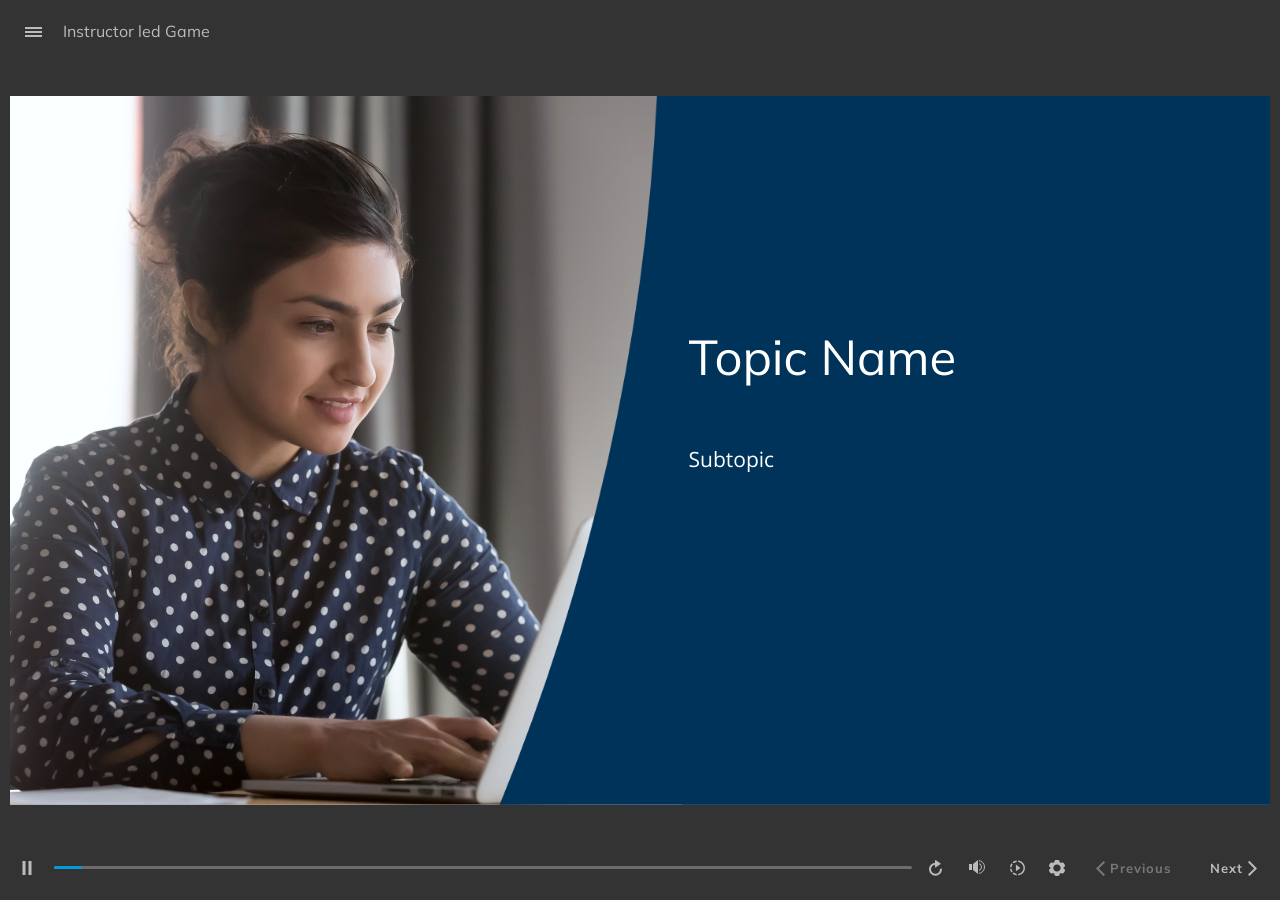
==== index.html @ ddf96082 "update" ====
﻿<!doctype html>
<html lang="en-US">
<head>
  <meta charset="utf-8">
  <!-- Created using Storyline 360 x64 - http://www.articulate.com  -->
  <!-- version: 3.129.38633.0 -->
  <title>Instructor led Game</title>
  <meta http-equiv="x-ua-compatible" content="IE=edge"/>
  <meta name="viewport" content="width=device-width,initial-scale=1,user-scalable=no,shrink-to-fit=no,minimal-ui"/>
  <meta name="apple-mobile-web-app-capable" content="yes"/>
  <style>
    html, body { height: 100%; padding: 0; margin: 0 }
    #app { height: 100%; width: 100%; }
  </style>

  <script>
    window.DS = {};
    window.globals = {
      DATA_PATH_BASE: '',
      HAS_FRAME: true,
      HAS_SLIDE: true,

      lmsPresent: false,
      tinCanPresent: false,
      cmi5Present: false,
      aoSupport: false,
      scale: 'Scaled',
      captureRc: false,
      browserSize: 'optimal',
      bgColor: '#333333',
      features: 'DropInBase,EngagePromiseUpgrade,FinalPromiseUpgrade,JsInteractions,Localization,PlayerMemoryEnhancements,SlideLevelScale,SlidePromiseUpgrade,StartupPromiseUpgrade,ViewPromiseUpgrade',
      themeName: 'unified',
      preloaderColor: '#FFFFFF',
      suppressAnalytics: false,
      productChannel: 'stable',
      publishSource: 'storyline',
      aid: 'aid|af03a5b3-ab9d-50dd-b5b3-d4b751dfa0d1',
      cid: '8cb7a4a0-2a08-4791-b924-40fcc634dd9b',
      playerVersion: '3.129.38633.0',
      publishTimestamp: '2026-11-13T01:24:22.9803634Z',
      maxIosVideoElements: 10,
      connectionSettings: { message: 'You%20are%20offline.%20Trying%20to%20reconnect...', useDarkTheme: false, mode: 'disabled' },
      hasFeature: function(feature) {
        return this.features.split(',').includes(feature);
      },
      
      parseParams: function(qs) {
        if (window.globals.parsedParams != null) {
          return window.globals.parsedParams;
        }
        qs = (qs || window.location.search.substr(1)).split('+').join(' ');
        var params = {},
            tokens,
            re = /[?&]?([^=]+)=([^&]*)/g;

        while (tokens = re.exec(qs)) {
          params[decodeURIComponent(tokens[1]).trim()] =
            decodeURIComponent(tokens[2]).trim();
        }
        window.globals.parsedParams = params;
        return params;
      }

    };

    if (window.flagsUnderTest != null) {
      window.globals.features = window.flagsUnderTest.reduce((accum, feature) => {
        if (!accum.includes(feature)) {
          accum.push(feature);
        }
        return accum;
      }, window.globals.features.split(',')).join();
    }
  </script>
  <script>
    var isIe11 = ('ActiveXObject' in window || window.MSBlobBuilder != null)
      && window.msCrypto != null && !window.ActiveXObject;
    if (isIe11) {
      window.globals.unsupportedBrowser = true;
      document.write(atob('[base64]'));
    }
  </script>

  <script>
    if (window.globals.hasFeature('Localization')) {
      
      
    }
  </script>

  
  
  <script>window.THREE = { };</script>
  
</head>
<body style="background: #333333" class="cs-HTML theme-unified">
  <!-- 360 -->
  <script>!function(){var e,i=/iPhone/i,o=/iPod/i,n=/iPad/i,t=/\biOS-universal(?:.+)Mac\b/i,r=/\bAndroid(?:.+)Mobile\b/i,a=/Android/i,d=/(?:SD4930UR|\bSilk(?:.+)Mobile\b)/i,p=/Silk/i,l=/Windows Phone/i,u=/\bWindows(?:.+)ARM\b/i,b=/BlackBerry/i,s=/BB10/i,c=/Opera Mini/i,f=/\b(CriOS|Chrome)(?:.+)Mobile/i,h=/Mobile(?:.+)Firefox\b/i,v=function(e){return void 0!==e&&"MacIntel"===e.platform&&"number"==typeof e.maxTouchPoints&&e.maxTouchPoints>1&&"undefined"==typeof MSStream};e=function(e){var m={userAgent:"",platform:"",maxTouchPoints:0};e||"undefined"==typeof navigator?"string"==typeof e?m.userAgent=e:e&&e.userAgent&&(m={userAgent:e.userAgent,platform:e.platform,maxTouchPoints:e.maxTouchPoints||0}):m={userAgent:navigator.userAgent,platform:navigator.platform,maxTouchPoints:navigator.maxTouchPoints||0};var g=m.userAgent,y=g.split("[FBAN");void 0!==y[1]&&(g=y[0]),void 0!==(y=g.split("Twitter"))[1]&&(g=y[0]);var A=function(e){return function(i){return i.test(e)}}(g),w={apple:{phone:A(i)&&!A(l),ipod:A(o),tablet:!A(i)&&(A(n)||v(m))&&!A(l),universal:A(t),device:(A(i)||A(o)||A(n)||A(t)||v(m))&&!A(l)},amazon:{phone:A(d),tablet:!A(d)&&A(p),device:A(d)||A(p)},android:{phone:!A(l)&&A(d)||!A(l)&&A(r),tablet:!A(l)&&!A(d)&&!A(r)&&(A(p)||A(a)),device:!A(l)&&(A(d)||A(p)||A(r)||A(a))||A(/\bokhttp\b/i)},windows:{phone:A(l),tablet:A(u),device:A(l)||A(u)},other:{blackberry:A(b),blackberry10:A(s),opera:A(c),firefox:A(h),chrome:A(f),device:A(b)||A(s)||A(c)||A(h)||A(f)},any:!1,phone:!1,tablet:!1};return w.any=w.apple.device||w.android.device||w.windows.device||w.other.device,w.phone=w.apple.phone||w.android.phone||w.windows.phone,w.tablet=w.apple.tablet||w.android.tablet||w.windows.tablet,w}(),"object"==typeof exports&&"undefined"!=typeof module?module.exports=e:"function"==typeof define&&define.amd?define((function(){return e})):this.isMobile=e}();
    window.isMobile.apple.tablet = window.isMobile.apple.tablet ||
      (navigator.platform === 'MacIntel' && navigator.maxTouchPoints > 1);
    window.isMobile.apple.device = window.isMobile.apple.device || window.isMobile.apple.tablet;
    window.isMobile.tablet = window.isMobile.tablet || window.isMobile.apple.tablet;
    window.isMobile.any = window.isMobile.any || window.isMobile.apple.tablet;
  </script>

  <div id="focus-sink" tabindex="-1"></div>

  <div id="preso"></div>
  <script>
    (function() {

      var classTypes = [ 'desktop', 'mobile', 'phone', 'tablet' ];

      var addDeviceClasses = function(prefix, testObj) {
        var curr, i;
        for (i = 0; i < classTypes.length; i++) {
          curr = classTypes[i];
          if (testObj[curr]) {
            document.body.classList.add(prefix + curr);
          }
        }
      };

      var params = window.globals.parseParams(),
          isDevicePreview = params.devicepreview === '1',
          isPhoneOverride = params.deviceType === 'phone' || (isDevicePreview && params.phone == '1'),
          isTabletOverride = (params.deviceType === 'tablet' || isDevicePreview) && !isPhoneOverride,
          isMobileOverride = isPhoneOverride || isTabletOverride;

      var deviceView = {
        desktop: !window.isMobile.any && !isMobileOverride,
        mobile: window.isMobile.any || isMobileOverride,
        phone: isPhoneOverride || (window.isMobile.phone && !isTabletOverride),
        tablet: isTabletOverride || window.isMobile.tablet
      };

      window.globals.deviceView = deviceView;
      window.isMobile.desktop = !window.isMobile.any;
      window.isMobile.mobile = window.isMobile.any;

      addDeviceClasses('view-', deviceView);

    })();
  </script>
  
  <script src='story_content/triggers.js' type=text/javascript></script>
<script src='story_content/user.js' type=text/javascript></script>
  <div class="slide-loader"></div>

  <script>
    var doc = document, loader = doc.body.querySelector('.slide-loader'); [ 1, 2, 3 ].forEach(function(n) { var d = doc.createElement('div'); d.style.backgroundColor = window.globals.preloaderColor; d.classList.add('mobile-loader-dot'); d.classList.add('dot' + n); loader.appendChild(d); });
  </script>

  <div class="mobile-load-title-overlay" style="display: none">
    <div class="mobile-load-title">Instructor led Game</div>
  </div>

  <div class="mobile-chrome-warning"></div>

  
<style>
  .warn-connection-dialog {
    display: none;
    background: transparent;
    pointer-events: all;
    position: fixed;
    left: 0;
    top: 0;
    width: 100%;
    height: 100%;
    z-index: 999;
  }

  .warn-connection-content {
    pointer-events: all;
    border-radius: 4px;
    background: white;
    border: 1px solid #E7E7E7;
    color: #333333;
    box-shadow: 0 2px 4px rgba(0, 0, 0, 0.25);
    transition: all 150ms ease-out;
    position: absolute;
    white-space: nowrap;
  }

  .view-phone.is-landscape .warn-connection-content {
    left: 23px;
    bottom: 23px;
  }

  .view-tablet.is-landscape .warn-connection-content {
    left: 50%;
    top: 20px;
    transform: translateX(-50%);
  }

  .view-mobile.is-portrait .warn-connection-content {
    transform: translate(-50%, calc(-100% - 15px));
  }

  .warn-connection-content p {
    display: inline-block;
    margin: 0 8px 0 0;
    line-height: 33px;
    font-size: 11px;
  }

  .warn-connection-content svg {
    position: relative;
    vertical-align: middle;
    margin: 0 2px 2px 8px;
  }

  .view-desktop .warn-connection-content {
    left: 1.5em;
    bottom: 1.5em;
  }

  .view-desktop .warn-connection-content p {
    font-size: 1.1em;
  }

  .is-offline .warn-connection-dialog {
    display: block;
  }

  .is-offline .cs-panel * {
    pointer-events: none !important;
  }

  .is-offline .cs-panel {
    pointer-events: all !important;
  }

  .is-offline #nav-controls * {
    pointer-events: none !important;
  }

  .is-offline #nav-controls {
    pointer-events: all !important;
  }
</style>

<div class="warn-connection-dialog" role="alertdialog" aria-modal="true" tabindex="0" aria-labelledby="warn-connection-message">
  <div class="warn-connection-content">
    <svg width="17" height="15" viewBox="0 0 17 15" xmlns="http://www.w3.org/2000/svg">
      <path fill="#8F0000" stroke="white" d="M16.07,12.98 L15.88,12.23 L9.51,1.21 C8.97,0.26,7.6,0.26,7.06,1.21 L0.69,12.23 C0.15,13.16,0.81,14.36,1.91,14.36 H14.65 C15.47,14.36,16.05,13.7,16.07,12.98 Z"/>
      <path fill="white" stroke="white" d="M8.58,5.5 C8.35,5.28,8.5,5.35,8.21,5.32 C8.09,5.35,7.97,5.49,7.96,5.67 C7.97,5.79,7.98,5.92,7.98,6.04 L7.98,6.04 C7.99,6.17,8,6.31,8.01,6.43 L8.01,6.44 C8.03,6.92,8.06,7.41,8.09,7.9 L8.09,7.9 C8.12,8.39,8.14,8.88,8.17,9.37 C8.17,9.39,8.18,9.42,8.2,9.44 C8.23,9.46,8.25,9.47,8.28,9.47 C8.31,9.47,8.34,9.46,8.35,9.44 C8.37,9.43,8.38,9.4,8.39,9.35 L8.39,9.34 C8.39,9.24,8.4,9.15,8.4,9.05 L8.4,9.05 C8.41,8.96,8.41,8.86,8.42,8.75 C8.43,8.44,8.45,8.12,8.47,7.81 L8.47,7.81 C8.49,7.49,8.51,7.18,8.53,6.87 C8.55,6.46,8.56,6.05,8.59,5.64 L8.6,5.62 C8.6,5.57,8.59,5.53,8.58,5.5 L8.21,5.32 Z"/>
      <circle fill="white" stroke="white" cx="8.3" cy="11.35" r="0.3"/>
    </svg>
    <p id="warn-connection-message">You are offline. Trying to reconnect...</p>
  </div>
</div>

<script>
  (function() {
    window.DS.connection = {
      warningShown: false,
      assets: {},
      loadingAssetGroup: false,
      retryDelay: 500
    };

    var connectionSettings = window.globals.connectionSettings || {};

    var useConnectionMessages = window.AbortController != null &&
      window.location.protocol != 'file:' &&
      connectionSettings.mode === 'normal';

    window.DS.connection.useConnectionMessages = useConnectionMessages;

    var assetCount = 0;
    var checkLoadedId;


    if (useConnectionMessages && connectionSettings != null) {
      var contentEl = document.querySelector('.warn-connection-content');
      var messageEl = contentEl.querySelector('p');

      if (connectionSettings.useDarkTheme) {
        contentEl.style.borderColor = '#BABBBA';
        contentEl.style.backgroundColor = '#282828';
        contentEl.style.color = '#FFFFFF';
      }

      if (connectionSettings.message != null) {
        messageEl.textContent = window.decodeURIComponent(connectionSettings.message);
      }
    }

    function checkAssetsReady() {
      for (var i in DS.connection.assets) {
        if (!DS.connection.assets[i].success) {
          return false;
        }
      }
      return true;
    }

    function stopAssetGroup() {
      if (!useConnectionMessages) { return; }

      assetCount = 0;

      DS.connection.oldAssetGroup = DS.connection.assets;
      DS.connection.assets = {};
      DS.connection.loadingAssetGroup = false;
      clearInterval(checkLoadedId);
    }

    function startAssetGroup() {
      if (!useConnectionMessages) { return; }
      var ticks = 0;
      clearInterval(checkLoadedId);
      checkLoadedId = setInterval(function() {
        var loaded = 0;
        if (assetCount === 0 && loaded === 0) {
          clearInterval(checkLoadedId);
          return;
        }

        for (var i in DS.connection.assets) {
          if (DS.connection.assets[i].success) {
            loaded++;
          }
        }

        if (assetCount === loaded && checkAssetsReady()) {
          for (var i in DS.connection.assets) {
            if (DS.connection.assets[i].action) {
              DS.connection.assets[i].action();
            }
          }
          hideWarning();
          stopAssetGroup();
        }
      }, 100)
    }

    function requiredAsset(url, action, retry, type) {
      if (!useConnectionMessages) { return; }
      if (DS.connection.assets[url]) { return; }

      DS.connection.assets[url] = {
        success: false, action: action, retry: retry, type: type
      };
      assetCount = Object.keys(DS.connection.assets).length;
      if (!DS.connection.loadingAssetGroup) {
        startAssetGroup();
      }
      DS.connection.loadingAssetGroup = true;
    }

    function assetLoaded(url) {
      if (!useConnectionMessages) { return; }
      if (DS.connection.assets[url]) {
        DS.connection.assets[url].success = true;
      }
    }

    function assetFailed(url) {
      if (!useConnectionMessages) { return; }
      if (!DS.connection.assets[url]) {
        if (/\.js$/.test(url) && url.indexOf('transcripts') === -1) {
          setTimeout(function() {
            if (DS.connection.lastSlideLoaded != null) {
              DS.connection.lastSlideLoaded();
            }
          }, DS.connection.retryDelay);
        }
        return;
      }
      if (!DS.connection.warningShown) { showWarning(); }
      if (DS.connection.assets[url].retry) {
        setTimeout(function() {
          if (!DS.connection.assets[url].success) {
            DS.connection.assets[url].retry()
          }
        }, DS.connection.retryDelay);
      }
    }

    function hideWarning() {
      document.body.classList.remove('is-offline');
      DS.connection.warningShown = false;
      enableKeys();
    }
    DS.connection.hideWarning = hideWarning

    function showWarning(btn) {
      document.body.classList.add('is-offline')
      DS.connection.warningShown = true;
      updateWarningPosition();
      disableKeys();
    }

    function updateWarningPosition() {
      if (!DS.connection.warningShown) {
        return;
      }

      var isPortrait = document.body.classList.contains('is-portrait');
      var isMobile = document.body.classList.contains('view-mobile');
      var warningEl = document.querySelector('.warn-connection-content');

      if (isPortrait && isMobile) {
        var slide = document.querySelector('.primary-slide');
        var slideRect = slide != null
          ? slide.getBoundingClientRect()
          : { top: window.innerHeight, left: 0, width: window.innerWidth };

        warningEl.style.top = `${slideRect.top}px`
        warningEl.style.left = `${slideRect.left + slideRect.width / 2}px`
      } else {
        warningEl.style.top = null;
        warningEl.style.left = null;
      }

      window.requestAnimationFrame(updateWarningPosition);
    }

    function onDisableKeyDown(e) {
      e.preventDefault();
      e.stopImmediatePropagation();
    }

    function onDisableKeyUp(e) {
      e.preventDefault();
      e.stopImmediatePropagation();
    }

    var accStyle = document.createElement('style');
    var warnDialogEl = document.querySelector('.warn-connection-dialog');

    function disableKeys() {
      if (DS.views && DS.views.nsStack && DS.views.nsStack.length === 1) {
        DS.views.nsStack[0].tabReachable = false
        DS.views.nsStack[0].updateTabIndex(true);
      }

      accStyle.innerHTML = '.acc-shadow-dom { display: none; }';
      document.body.appendChild(accStyle);

      warnDialogEl.parentNode.append(warnDialogEl);
      warnDialogEl.focus();
    }

    function enableKeys() {
      accStyle.remove();
      if (DS.views && DS.views.nsStack && DS.views.nsStack.length === 1 && DS.views.nsStack[0].name === '_frame') {
        DS.views.nsStack[0].tabReachable = true;
        DS.views.nsStack[0].updateTabIndex();
      }
    }

    // these will all be noops if the feature flag isn't set in
    // the data and `window.globals.features`
    DS.connection.requiredAsset = requiredAsset;
    DS.connection.assetLoaded = assetLoaded;
    DS.connection.assetFailed = assetFailed;
    DS.connection.stopAssetGroup = stopAssetGroup;
    DS.connection.startAssetGroup = startAssetGroup;
  })();
</script>


  <script>
    
    if (window.autoSpider && window.vInterfaceObject) {
      document.querySelector('.mobile-load-title-overlay').style.display = 'none';
    }
  </script>

  

  <link rel="stylesheet" href="html5/data/css/output.min.css" data-noprefix/>
</body>
<script src="html5/lib/scripts/bootstrapper.min.js"></script>
</html>
---- html5/data/css/output.min.css ----
@font-face {
  font-family: 'MulishBold Charset1Bold4F23716F';
  src: url('[data-uri]');
  font-style: normal;
  font-weight: bold;
}
@font-face {
  font-family: 'Mulish Charset1_ 6ObS2MBFE52901';
  src: url('[data-uri]');
  font-style: normal;
  font-weight: normal;
}
@font-face {
  font-family: 'Open Sans Charset1_ 6npEBE07BD9';
  src: url('[data-uri]');
  font-style: normal;
  font-weight: normal;
}
@font-face {
  font-family: 'Arial Charset1_ 5iKBftPDE433428';
  src: url('[data-uri]');
  font-style: normal;
  font-weight: normal;
}
@font-face {
  font-family: 'ArialBold Charset1_Bold97D079AE';
  src: url('[data-uri]');
  font-style: normal;
  font-weight: bold;
}
@font-face {
  font-family: 'Mulish Charset0_v5lJQGGC1A74B2D';
  src: url('[data-uri]');
  font-style: normal;
  font-weight: normal;
}
@font-face {
  font-family: 'Open Sans Charset0_v9TY33EDE6F2';
  src: url('[data-uri]');
  font-style: normal;
  font-weight: normal;
}
@font-face {
  font-family: 'Arial Charset0_v8wz5YMo9EE9FF07';
  src: url('[data-uri]');
  font-style: normal;
  font-weight: normal;
}
@font-face {
  font-family: 'Symbol Charset0_v5lJRVOBDCB5E16';
  src: url('[data-uri]');
  font-style: normal;
  font-weight: normal;
}
.cs-HTML {
  background: rgba(51, 51, 51, 1);
}
.cs-pxabnsnfns11111000111 .cs-infopanel  {
  box-shadow: 0 1px 0 rgba(0, 0, 0, 0);
  background: rgba(255, 255, 255, 1);
}
.cs-pxabnsnfns11111000111 .cs-infopanel .cs-link {
  color: rgba(186, 187, 186, 1);
}
.cs-pxabnsnfns11111000111 .cs-infopanel .cs-link:hover {
  color: rgba(255, 255, 255, 1);
}
.cs-pxabnsnfns11111000111 .cs-infopanel .cs-name {
  color: rgba(68, 68, 68, 1);
}
.cs-pxabnsnfns11111000111 .cs-infopanel .cs-title {
  color: rgba(153, 153, 153, 1);
}
.cs-pxabnsnfns11111000111 .cs-infopanelpopup  {
  box-shadow: 0 1px 0 rgba(0, 0, 0, 0);
  background: rgba(0, 0, 0, 0);
}
.cs-pxabnsnfns11111000111 .cs-infopanelpopup .cs-link {
  color: rgba(255, 0, 0, 1);
}
.cs-pxabnsnfns11111000111 .cs-infopanelpopup .cs-link:hover {
  color: rgba(255, 255, 255, 1);
}
.cs-pxabnsnfns11111000111 .cs-infopanelpopup .cs-name {
  color: rgba(255, 255, 255, 1);
}
.cs-pxabnsnfns11111000111 .cs-infopanelpopup .cs-bio {
  color: rgba(186, 187, 186, 1);
}
.cs-pxabnsnfns11111000111 .cs-timer  {
  color: rgba(186, 187, 186, 1);
}
.cs-pxabnsnfns11111000111 .cs-duration stop:first-child {
  stop-color: rgba(60, 60, 60, 1);
}
.cs-pxabnsnfns11111000111 .cs-duration stop:last-child {
  stop-color: rgba(60, 60, 60, 1);
}
.cs-pxabnsnfns11111000111 .cs-elapsed stop:first-child {
  stop-color: rgba(254, 227, 71, 1);
}
.cs-pxabnsnfns11111000111 .cs-elapsed stop:last-child {
  stop-color: rgba(254, 227, 71, 1);
}
.cs-pxabnsnfns11111000111 .cs-timer .cs-pie .cs-innerstroke {
  stroke: rgba(199, 199, 199, 1);
}
.cs-pxabnsnfns11111000111 .cs-timer .cs-pie .cs-innerborder {
  stroke: rgba(255, 255, 255, 1);
}
.cs-pxabnsnfns11111000111 .cs-window  {
  box-shadow: 0 8px 5px rgba(0, 0, 0, 0.2);
  border-color: rgba(49, 99, 0, 0);
  background: rgba(44, 44, 44, 1);
  color: rgba(248, 248, 248, 1);
}
.cs-pxabnsnfns11111000111 .cs-window .cs-diva {
  border-color: rgba(78, 78, 78, 1);
}
.cs-pxabnsnfns11111000111 .cs-window .cs-divb {
  border-color: rgba(78, 78, 78, 0);
}
.cs-pxabnsnfns11111000111 .cs-editor .cs-editor-slide {
  color: rgba(226, 226, 226, 1);
}
.cs-pxabnsnfns11111000111 .cs-editor .cs-editor-html {
  color: rgba(186, 187, 186, 1);
}
.cs-pxabnsnfns11111000111 .cs-editor .cs-editor-button {
  text-shadow: 0 1px 0 rgba(0, 0, 0, 0);
  color: rgba(255, 255, 255, 1);
  border-color: rgba(211, 211, 211, 1);
  background: rgba(34, 34, 34, 1);
}
.cs-pxabnsnfns11111000111 .cs-editor .cs-editor-button:hover {
  background: rgba(68, 68, 68, 1);
}
.cs-pxabnsnfns11111000111 .cs-editor .cs-editor-button:active {
  background: rgba(68, 68, 68, 1);
}
.cs-pxabnsnfns11111000111 .cs-listitem  {
  color: rgba(186, 187, 186, 1);
  border-color: none;
  border: 1px solid transparent;
}
.cs-pxabnsnfns11111000111 .cs-listitem:hover {
  background: rgba(255, 255, 255, 0.06);
  border-color: rgba(108, 108, 108, 1) !important;
  border-width: 1px;
  border-radius: 2px;
  border-style: solid;
  box-sizing: border-box;
}
.cs-pxabnsnfns11111000111 .cs-listitem.hover {
  background: rgba(255, 255, 255, 0.06);
  border-color: rgba(108, 108, 108, 1) !important;
  border-width: 1px;
  border-radius: 2px;
  border-style: solid;
  box-sizing: border-box;
}
.cs-pxabnsnfns11111000111 .cs-glossary  {
  color: rgba(186, 187, 186, 1);
}
.cs-pxabnsnfns11111000111 .cs-glossary .cs-scrolling-panel {
  background: rgba(0, 0, 0, 0);
}
.cs-pxabnsnfns11111000111 .cs-glossary .cs-term.cs-selected .cs-choice-list-trigger {
  color: rgba(255, 255, 255, 1);
  background: rgba(255, 255, 255, 1);
}
.cs-pxabnsnfns11111000111 .cs-glossary .cs-term.cs-selected .cs-choice-list-trigger:focus {
  color: rgba(255, 255, 255, 1);
  background: rgba(255, 255, 255, 1);
}
.cs-pxabnsnfns11111000111 .cs-glossary .cs-term:hover .cs-choice-list-trigger {
  background: rgba(186, 187, 186, 1);
}
.cs-pxabnsnfns11111000111 .cs-glossary .cs-term.hover .cs-choice-list-trigger {
  background: rgba(186, 187, 186, 1);
}
.cs-pxabnsnfns11111000111 .cs-glossary .cs-term .cs-choice-list-trigger:focus {
  background: rgba(186, 187, 186, 1);
}
.cs-pxabnsnfns11111000111 .cs-glossary .cs-diva {
  border-color: rgba(0, 0, 0, 0);
}
.cs-pxabnsnfns11111000111 .cs-glossary .cs-divb {
  border-color: rgba(0, 0, 0, 0);
}
.cs-pxabnsnfns11111000111 .cs-glossary .cs-divc {
  border-color: rgba(0, 0, 0, 0);
}
.cs-pxabnsnfns11111000111 .cs-glossary .cs-heading {
  color: rgba(248, 248, 248, 1);
  font-weight: 700;
}
.note-content p span {
  color: rgba(186, 187, 186, 1);
  line-height: 1.4em;
  font-size: 103.769%;
}
.cs-pxabnsnfns11111000111 .cs-resource .cs-separator {
  border-color: rgba(0, 0, 0, 0);
}
.cs-pxabnsnfns11111000111 .cs-outline  {
  color: rgba(45, 45, 45, 1);
}
.cs-pxabnsnfns11111000111 .cs-outline .cs-diva {
  border-color: rgba(0, 0, 0, 0);
}
.cs-pxabnsnfns11111000111 .cs-outline .cs-divb {
  border-color: rgba(0, 0, 0, 0);
}
.cs-pxabnsnfns11111000111 .cs-outline .cs-divc {
  border-color: rgba(0, 0, 0, 0);
}
.cs-pxabnsnfns11111000111 .cs-outline .cs-search-filter:hover {
  color: rgba(0, 0, 0, 0);
}
.cs-pxabnsnfns11111000111 .cs-outline .cs-search-filter.hover {
  color: rgba(0, 0, 0, 0);
}
.cs-pxabnsnfns11111000111 .cs-transcript  {
  color: rgba(255, 255, 255, 1);
}
.cs-pxabnsnfns11111000111 .cs-transcript .cs-div {
  border-color: rgba(0, 0, 0, 0);
}
.cs-pxabnsnfns11111000111 .cs-tabs:not(.topmenu-item) {
  color: rgba(248, 248, 248, 1);
}
.cs-pxabnsnfns11111000111 .cs-tabs .cs-inner-button:not(.topmenu-item) {
  text-shadow: 0 1px 0 rgba(0, 0, 0, 0);
}
.cs-pxabnsnfns11111000111 .cs-tabs:hover:not(.topmenu-item) {
  color: rgba(248, 248, 248, 1);
}
.cs-pxabnsnfns11111000111 .cs-tabs.cs-selected {
  background: rgba(0, 0, 0, 0);
  color: rgba(248, 248, 248, 1);
}
.cs-pxabnsnfns11111000111 .cs-seekcontrol  {
  background: rgba(0, 0, 0, 0);
  border-color: rgba(0, 0, 0, 0);
}
.cs-pxabnsnfns11111000111 .cs-seekcontrol .cs-button:hover .cs-icon {
  fill: rgba(255, 255, 255, 1);
}
.cs-pxabnsnfns11111000111 .cs-seekcontrol .cs-button.hover .cs-icon {
  fill: rgba(255, 255, 255, 1);
}
.cs-pxabnsnfns11111000111 .cs-seekcontrol .cs-button .cs-icon-shadow {
  fill: rgba(0, 0, 0, 0);
}
.cs-pxabnsnfns11111000111 .cs-seekcontrol .cs-button .cs-icon {
  fill: rgba(180, 180, 180, 1);
}
.cs-pxabnsnfns11111000111 .cs-seekcontrol .cs-seek .cs-fill {
  background: rgba(255, 255, 255, 0.6);
}
.cs-pxabnsnfns11111000111 .cs-seekcontrol .cs-seek {
  background: rgba(108, 108, 108, 1);
  border-color: rgba(0, 0, 0, 0);
}
.cs-pxabnsnfns11111000111 .cs-searchinput .cs-input {
  color: rgba(186, 187, 186, 1);
  border-color: rgba(0, 0, 0, 0);
  background: rgba(255, 255, 255, 0.06);
}
.cs-pxabnsnfns11111000111 .cs-searchinput .cs-input:focus {
  color: rgba(248, 248, 248, 1);
  background: rgba(41, 41, 41, 1);
}
.cs-pxabnsnfns11111000111 .cs-searchinput .cs-input:hover {
  box-shadow: inset 0 0 1px 0 rgba(69, 126, 19, 0);
}
.cs-pxabnsnfns11111000111 .cs-searchinput .cs-input.hover {
  box-shadow: inset 0 0 1px 0 rgba(69, 126, 19, 0);
}
.cs-pxabnsnfns11111000111 .cs-searchinput .cs-button .cs-icon {
  fill: rgba(186, 187, 186, 1);
}
.cs-pxabnsnfns11111000111 .cs-searchinput .cs-button:hover {
  fill: rgba(63, 133, 0, 1);
}
.cs-pxabnsnfns11111000111 .cs-searchinput .cs-button.hover {
  fill: rgba(63, 133, 0, 1);
}
.cs-pxabnsnfns11111000111 .cs-menu  {
  box-shadow: 0 1px 0 rgba(0, 0, 0, 0);
  background: rgba(44, 44, 44, 1);
}
.cs-pxabnsnfns11111000111 .cs-topmenu-item.active .cs-tab {
  background: rgba(44, 44, 44, 1);
}
.cs-pxabnsnfns11111000111 .cs-logo  {
  box-shadow: 0 1px 0 rgba(37, 75, 0, 1);
  background: rgba(255, 255, 255, 0);
}
.cs-pxabnsnfns11111000111 .cs-checkbox  {
  color: rgba(255, 255, 255, 1);
}
.cs-pxabnsnfns11111000111 .cs-checkbox:hover {
  border-color: rgba(175, 221, 130, 1);
}
.cs-pxabnsnfns11111000111 .cs-checkbox.hover {
  border-color: rgba(175, 221, 130, 1);
}
.cs-pxabnsnfns11111000111 .cs-checkbox .cs-box {
  color: rgba(255, 255, 255, 1);
  border-color: rgba(42, 83, 0, 1);
}
.cs-pxabnsnfns11111000111 .cs-checkbox .cs-box:checked::after {
  color: rgba(43, 196, 0, 1);
}
.cs-pxabnsnfns11111000111 .cs-button  {
  text-shadow: 0 1px 0 rgba(0, 0, 0, 0);
  color: rgba(186, 187, 186, 1);
  border-color: rgba(0, 0, 0, 0);
  background: rgba(0, 0, 0, 0);
  box-shadow: 0 1px 0 rgba(0, 0, 0, 0);
}
.cs-pxabnsnfns11111000111 .cs-button .cs-icon {
  fill: rgba(186, 187, 186, 1);
}
.cs-pxabnsnfns11111000111 .cs-button .cs-icon-shadow {
  fill: rgba(0, 0, 0, 0);
}
.cs-pxabnsnfns11111000111 .cs-button:hover {
  background: rgba(248, 248, 248, 1);
}
.cs-pxabnsnfns11111000111 .cs-button.hover {
  background: rgba(248, 248, 248, 1);
}
.cs-pxabnsnfns11111000111 .cs-button:active {
  background: rgba(0, 0, 0, 0);
}
.cs-pxabnsnfns11111000111 .cs-button.cs-disabled:hover {
  background: rgba(0, 0, 0, 0);
}
.cs-pxabnsnfns11111000111 .cs-button.cs-disabled.hover {
  background: rgba(0, 0, 0, 0);
}
.cs-pxabnsnfns11111000111 .cs-button.cs-disabled:active {
  background: rgba(0, 0, 0, 0);
}
.cs-pxabnsnfns11111000111 .cs-button.cs-volume:hover {
  background: rgba(0, 0, 0, 0);
}
.cs-pxabnsnfns11111000111 .cs-button.cs-volume.hover {
  background: rgba(0, 0, 0, 0);
}
.cs-pxabnsnfns11111000111 .cs-button.cs-volume:active {
  background: rgba(0, 0, 0, 0);
}
.cs-pxabnsnfns11111000111.cs-base  {
  color: rgba(186, 187, 186, 1);
  border-color: rgba(51, 51, 51, 1);
  background: rgba(51, 51, 51, 1);
}
.cs-pxabnsnfns11111000111.cs-base .cs-separator .cs-diva {
  background: rgba(80, 80, 80, 1);
}
.cs-pxabnsnfns11111000111.cs-base .cs-separator .cs-divb {
  background: rgba(0, 0, 0, 0);
}
.cs-pxabnsnfns11111000111.cs-base .cs-topmenu-item.active .cs-tab {
  border-color: rgba(80, 80, 80, 1);
}
.cs-pxabnsnfns11111000111.cs-base .cs-topmenu-item.active .cs-panel {
  border-color: rgba(80, 80, 80, 1);
}
.cs-pxabnsnfns11111000111.cs-base .cs-left {
  background: rgba(44, 44, 44, 1);
}
.cs-pxabnsnfns11111000111.cs-base .cs-area-primary .cs-slide-container {
  background: rgba(51, 51, 51, 1);
}
.cs-pxabnsnfns11111000111.cs-base.cs-custom-theme .cs-brandhighlight-bg {
  background: rgba(0, 155, 219, 1) !important;
}
.cs-pxabnsnfns11111000111.cs-base.cs-custom-theme .cs-brandhighlight-secondary-bg {
  background: rgba(255, 255, 255, 1) !important;
}
.cs-pxabnsnfns11111000111.cs-base.cs-custom-theme .cs-brandhighlight-border {
  border-color: rgba(0, 155, 219, 1) !important;
}
.cs-pxabnsnfns11111000111.cs-base.cs-custom-theme .cs-brandhighlight-text {
  color: rgba(0, 155, 219, 1) !important;
}
.cs-pxabnsnfns11111000111.cs-base.cs-custom-theme .cs-brandhighlight-fill {
  fill: rgba(0, 155, 219, 1) !important;
}
.cs-pxabnsnfns11111000111.cs-base.cs-custom-theme .cs-listitem.cs-selected {
  background-color: rgba(255, 255, 255, 0.06) !important;
}
.cs-pxabnsnfns11111000111 .cs-volume::-moz-range-thumb {
  border-color: rgba(43, 85, 0, 1);
  box-shadow: inset 0 0 1px 0 rgba(43, 85, 0, 1);
  background: rgba(255, 255, 255, 1);
}
.cs-pxabnsnfns11111000111 .cs-volume::-ms-thumb {
  border-color: rgba(43, 85, 0, 1);
  box-shadow: inset 0 0 1px 0 rgba(43, 85, 0, 1);
  background: rgba(255, 255, 255, 1);
}
.cs-pxabnsnfns11111000111 .cs-volume::-webkit-slider-thumb {
  border-color: rgba(43, 85, 0, 1);
  box-shadow: inset 0 0 1px 0 rgba(43, 85, 0, 1);
  background: rgba(255, 255, 255, 1);
}
.cs-pxabnsnfns11111000111 .cs-volume::-moz-range-track {
  border-color: rgba(66, 140, 1, 1);
  background: rgba(108, 108, 108, 1);
}
.cs-pxabnsnfns11111000111 .cs-volume::-ms-track {
  border-color: rgba(66, 140, 1, 1);
  background: rgba(108, 108, 108, 1);
}
.cs-pxabnsnfns11111000111 .cs-volume::-webkit-slider-runnable-track {
  border-color: rgba(66, 140, 1, 1);
  background: rgba(108, 108, 108, 1);
}
body.show-focus .tab-focus-box {
  box-shadow: 0 0 0 1px rgba(229, 241, 248, 1), 0 0 0 3px rgba(41, 41, 41, 1), 0 0 5px 5px rgba(229, 241, 248, 1);
  border-color: transparent;
  outline: 2px transparent solid;
}
.skipnav {
  box-shadow: 0 0 0 1px rgba(229, 241, 248, 1), 0 0 0 3px rgba(41, 41, 41, 1), 0 0 5px 5px rgba(229, 241, 248, 1);
  border-color: transparent;
  outline: 2px transparent solid;
}
.cs-pxabnsnfns11111000111 .cs-listitem:hover {
  color: none;
}
.cs-pxabnsnfns11111000111 .cs-listitem.hover {
  color: none;
}
.cs-pxabnsnfns11111000111 .cs-listitem.cs-viewed {
  color: #BABBBA;
}
.cs-pxabnsnfns11111000111 .cs-listitem {
  color: #BABBBA;
}
.cs-pxabnsnfns11111000111 .cs-listitem:hover .cs-icon-carrot * {
  fill: none;
}
.cs-pxabnsnfns11111000111 .cs-listitem.hover .cs-icon-carrot * {
  fill: none;
}
.cs-pxabnsnfns11111000111 .cs-listitem .cs-icon-carrot {
  color: none;
  top: calc(3px);
}
.cs-pxabnsnfns11111000111 .cs-listitem .cs-icon-carrot .cs-shadow {
  color: #F8F8F8;
}
.cs-pxabnsnfns11111000111 .item-collapsible .is-scene {
  color: #F8F8F8 !important;
  font-weight: 700;
}
.cs-pxabnsnfns11111000111 .is-scene .cs-icon-carrot * {
  color: #F8F8F8 !important;
  font-weight: 700;
}
.cs-pxabnsnfns11111000111 .is-scene:not(.outline-links-collapse) > a {
  color: #F8F8F8;
}
.cs-pxabnsnfns11111000111 .is-scene:not(.outline-links-collapse) .cs-icon-carrot * {
  fill: none !important;
  color: #F8F8F8 !important;
}
.cs-pxabnsnfns11111000111 .tabs, .cs-pxabnsnfns11111000111 .cs-logo {
  border-bottom: 1px solid rgba(108, 108, 108, 1);
}
.cs-pxabnsnfns11111000111 .area-secondary-wrapper:after {
  background-image: url('[data-uri]');
  background-size: 100%;
}
.cs-pxabnsnfns11111000111 .panel-footer {
  background: #2C2C2C;
}
.cs-pxabnsnfns11111000111 #outline-search {
  background: rgba(255, 255, 255, 0.06);
  border-color: rgba(108, 108, 108, 1);
  border-width: 1px;
  border-style: solid;
}
.cs-pxabnsnfns11111000111 .topmenu-panel #outline-search {
  background: #545454;
}
.cs-pxabnsnfns11111000111 .search-icon circle, .cs-pxabnsnfns11111000111 .search-icon path {
  stroke: #BABBBA;
}
.cs-pxabnsnfns11111000111 #outline-search input[type   =search] {
  color: #F8F8F8;
}
.cs-pxabnsnfns11111000111 #outline-search ::-webkit-input-placeholder {
  color: #BABBBA !important;
}
.cs-pxabnsnfns11111000111 #outline-search :-ms-input-placeholder {
  color: #BABBBA !important;
}
.cs-pxabnsnfns11111000111 #outline-search ::-moz-placeholder {
  color: #BABBBA !important;
  opacity: 1;
}
.cs-pxabnsnfns11111000111 .cs-topmenu-item.active, body:not(.is-touchable-tablet) .cs-pxabnsnfns11111000111 .cs-topmenu-item:hover {
  color: #F8F8F8;
}
.cs-pxabnsnfns11111000111 .cs-topmenu-item.button-tapped {
  color: #F8F8F8;
}
.cs-pxabnsnfns11111000111 .cs-topmenu-item.active .cs-tab, .cs-pxabnsnfns11111000111 .cs-topmenu-item .cs-tab {
  background: transparent !important;
  border: none !important;
}
.cs-pxabnsnfns11111000111 .top-tabs-drop-icon div {
  background: #BABBBA;
}
.cs-pxabnsnfns11111000111 .cs-panel.topmenu-panel .panel-content, .cs-pxabnsnfns11111000111 .top-tabs-drop {
  background: #2C2C2C;
}
.cs-pxabnsnfns11111000111 .cs-topmenu-item.active .cs-panel {
  background: #2C2C2C;
}
.cs-pxabnsnfns11111000111 .cs-menu.topmenu-panel, .cs-pxabnsnfns11111000111 .top-tabs-drop {
  border: 1px solid rgba(80, 80, 80, 1) !important;
  border-radius: 3px;
}
.cs-pxabnsnfns11111000111 .resources .resources-list a:hover {
  background: rgba(255, 255, 255, 0.06);
}
body:not(.is-touchable-tablet) .cs-pxabnsnfns11111000111 .resources .resources-list a:hover {
  background: rgba(255, 255, 255, 0.06);
}
.cs-pxabnsnfns11111000111 .resources .resources-list a.hover {
  background: rgba(255, 255, 255, 0.06);
}
body:not(.is-touchable-tablet) .cs-pxabnsnfns11111000111 .resources .resources-list a.hover {
  background: rgba(255, 255, 255, 0.06);
}
.cs-pxabnsnfns11111000111 .resources .resources-list a.button-tapped {
  background: rgba(255, 255, 255, 0.06);
}
.cs-pxabnsnfns11111000111 .cs-icon path, .cs-pxabnsnfns11111000111 .cs-icon rect, .cs-pxabnsnfns11111000111 .cs-icon polygon, .cs-pxabnsnfns11111000111 .menu-icon-wrapper.menu-icon-wrapper-hover path {
  fill: #BABBBA;
}
.cs-pxabnsnfns11111000111 .cs-icon .icon-stroke-only {
  fill: none !important;
  stroke: #BABBBA !important;
}
body:not(.is-touchable-tablet) .cs-pxabnsnfns11111000111 .cs-button:hover .cs-icon path, body:not(.is-touchable-tablet) .cs-pxabnsnfns11111000111 .cs-button:hover .cs-icon rect, body:not(.is-touchable-tablet) .cs-pxabnsnfns11111000111 .cs-button:hover .cs-icon polygon {
  fill: #F8F8F8;
}
body:not(.is-touchable-tablet) .cs-pxabnsnfns11111000111 .cs-tabs:hover .search-icon circle, body:not(.is-touchable-tablet) .cs-pxabnsnfns11111000111 .cs-tabs:hover .search-icon path {
  stroke: #F8F8F8;
}
.cs-pxabnsnfns11111000111 .cs-button.button-tapped .cs-icon path, .cs-pxabnsnfns11111000111 .cs-button.button-tapped .cs-icon rect, .cs-pxabnsnfns11111000111 .cs-button.button-tapped .cs-icon polygon {
  fill: #F8F8F8;
}
body:not(.is-touchable-tablet) .cs-pxabnsnfns11111000111 .cs-button:hover .cs-icon .icon-stroke-only {
  fill: none !important;
  stroke: #F8F8F8 !important;
}
.cs-pxabnsnfns11111000111 .cs-button:button-tapped .cs-icon .icon-stroke-only {
  fill: none !important;
  stroke: #F8F8F8 !important;
}
.cs-pxabnsnfns11111000111 .menu-icon-wrapper.menu-icon-wrapper-hover svg path {
  fill: #F8F8F8;
}
.floating-sidebar:not(.sidebar-closed) .cs-pxabnsnfns11111000111 #hamburger .menu-icon-wrapper svg path {
  fill: #BABBBA;
}
.floating-sidebar:not(.sidebar-closed) .cs-pxabnsnfns11111000111 #hamburger .menu-icon-wrapper.menu-icon-wrapper-hover svg path {
  fill: #F8F8F8;
}
.cs-pxabnsnfns11111000111 .volume .btn:before {
  background-image: url('[data-uri]');
}
.cs-pxabnsnfns11111000111 .volume-track {
  background: #6C6C6C;
}
.cs-pxabnsnfns11111000111 .volume-icon circle {
  stroke: #BABBBA;
}
.cs-pxabnsnfns11111000111 .cs-settings > .settings-panel {
  background: #2C2C2C;
  border: 1px solid rgba(80, 80, 80, 1) !important;
  border-radius: 3px;
}
.cs-pxabnsnfns11111000111 .cs-settings > .panel-down-arrow {
  fill: #2C2C2C;
}
.cs-pxabnsnfns11111000111 .switch-toggle .border {
  stroke: #7C7C7C;
}
.cs-pxabnsnfns11111000111 .switch-toggle .thumb-off .thumb {
  fill: #A2A2A2;
}
.cs-pxabnsnfns11111000111 .switch-toggle .thumb-on .track {
  fill: rgba(0, 155, 219, 1);
}
.cs-pxabnsnfns11111000111 .switch-toggle .thumb-off .track {
  fill: rgba(255, 255, 255, 0.1);
}
.cs-pxabnsnfns11111000111 .switch-label {
  color: #BABBBA;
}
.cs-pxabnsnfns11111000111 .cs-panel .scrollarea-btn:after {
  background: rgba(179, 180, 179, 0.75);
}
.scrollarea-scrollbar:hover .scrollarea-btn:after, .scrollarea-scrollbar.highlight-scrollbar .scrollarea-btn:after {
  background: rgba(179, 180, 179, 0.75);
}
.floating-sidebar .sidebar-overlay {
  background: rgba(0, 0, 0, 0.85);
}
.cs-pxabnsnfns11111000111 .overlay-message {
  background: rgba(0, 0, 0, 0.85);
}
.cs-pxabnsnfns11111000111 .top-ui-bg, .cs-pxabnsnfns11111000111 .bottom-ui-bg, .cs-pxabnsnfns11111000111 .right-ui-bg, .cs-pxabnsnfns11111000111 .left-ui-bg {
  background: rgba(51, 51, 51, 0.8);
}
.cs-pxabnsnfns11111000111 .circle-progress-bg {
  fill: #333333;
}
.cs-pxabnsnfns11111000111 .circle-progress-well {
  fill: #6C6C6C;
}
.cs-pxabnsnfns11111000111 .circle-progress-pie {
  stroke: #6C6C6C;
}
.cs-pxabnsnfns11111000111 .lightbox .option-pane {
  background: rgba(51, 51, 51, 0.8);
}
.cs-pxabnsnfns11111000111 .lightbox .option-pane:before {
  background: #333333;
}
.cs-pxabnsnfns11111000111 .message-window {
  background: #2C2C2C;
  border: 1px solid rgba(255, 255, 255, 1) !important;
  border-radius: 3px;
}
.cs-pxabnsnfns11111000111 .message-window-header p, .cs-pxabnsnfns11111000111 .message-window-text {
  color: #F8F8F8;
}
.cs-pxabnsnfns11111000111 .message-window-header p {
  border-bottom: 1px solid rgba(255, 255, 255, 1);
}
.cs-pxabnsnfns11111000111 .message-window button.slide-object-button {
  border: 1px solid rgba(255, 255, 255, 1) !important;
}
.cs-pxabnsnfns11111000111 .message-window button.slide-object-button:hover {
  background: rgba(255, 255, 255, 0.06) !important;
}
.message-window .slide-object-button tspan, .message-window .slide-object-button-text tspan {
  fill: #F8F8F8 !important;
}
body:not(.is-touchable-tablet) .cs-pxabnsnfns11111000111 .cs-button:hover .text {
  color: #F8F8F8;
}
.cs-pxabnsnfns11111000111 .cs-button.button-tapped .text {
  color: #F8F8F8;
}
.cs-pxabnsnfns11111000111.cs-base {
  background: #333333;
}
.cs-pxabnsnfns11111000111 .cs-menu {
  background: transparent;
}
.cs-pxabnsnfns11111000111 .progress-bar .progress-bar-fill:after {
  background: #FFFFFF !important;
}
.cs-pxabnsnfns11111000111 .volume-dot {
  background: #FFFFFF !important;
}
.fn-npnxnanbsnfns11111000111 {
  font-family: 'Mulish8755BB1D';
  -webkit-font-variant-ligatures: no-common-ligatures;
  font-variant-ligatures: no-common-ligatures;
}
.fn-pxabnsnfns11111000111 {
  font-family: 'Mulish8755BB1D';
  -webkit-font-variant-ligatures: no-common-ligatures;
  font-variant-ligatures: no-common-ligatures;
}
.fn-npxnabnsnfns11111000111 {
  font-family: 'Mulish8755BB1D';
  -webkit-font-variant-ligatures: no-common-ligatures;
  font-variant-ligatures: no-common-ligatures;
}
.fn-npnxnanbnsnfns11111000111 {
  font-family: 'Mulish8755BB1D';
  -webkit-font-variant-ligatures: no-common-ligatures;
  font-variant-ligatures: no-common-ligatures;
}
.fn-pxabnsnfns11111000110 {
  font-family: 'Mulish8755BB1D';
  -webkit-font-variant-ligatures: no-common-ligatures;
  font-variant-ligatures: no-common-ligatures;
}
.fn-pxabnsnfns01011100111 {
  font-family: 'Mulish8755BB1D';
  -webkit-font-variant-ligatures: no-common-ligatures;
  font-variant-ligatures: no-common-ligatures;
}
@font-face {
  font-family: 'Mulish8755BB1D';
  src: url('[data-uri]');
  font-style: normal;
  font-weight: bold;
}
@font-face {
  font-family: 'Mulish8755BB1D';
  src: url('[data-uri]');
  font-style: normal;
  font-weight: normal;
}
@font-face {
  font-family: 'ArialAAC91016';
  src: url('[data-uri]');
  font-style: normal;
  font-weight: normal;
}
@font-face {
  font-family: 'ArialAAC91016';
  src: url('[data-uri]');
  font-style: normal;
  font-weight: bold;
}
.cs-ResumePromptSlide .cs-68wshizj3ey-ResumePromptSlide-btn0 {
  color: rgba(255, 255, 255, 1);
  border-color: rgba(211, 211, 211, 1);
  background: rgba(34, 34, 34, 1);
  text-shadow: 0 1px 0 rgba(0, 0, 0, 0);
}
.cs-ResumePromptSlide .cs-68wshizj3ey-ResumePromptSlide-btn0 .cs-html {
  color: rgba(186, 187, 186, 1);
}
.cs-ResumePromptSlide .cs-68wshizj3ey-ResumePromptSlide-btn0 .cs-slide {
  border-color: rgba(226, 226, 226, 1);
}
.cs-ResumePromptSlide .cs-68wshizj3ey-ResumePromptSlide-btn0:hover {
  background: rgba(68, 68, 68, 1);
}
.cs-ResumePromptSlide .cs-68wshizj3ey-ResumePromptSlide-btn0:active {
  background: rgba(68, 68, 68, 1);
}
.cs-ResumePromptSlide .cs-68wshizj3ey-ResumePromptSlide-btn1 {
  color: rgba(255, 255, 255, 1);
  border-color: rgba(211, 211, 211, 1);
  background: rgba(34, 34, 34, 1);
  text-shadow: 0 1px 0 rgba(0, 0, 0, 0);
}
.cs-ResumePromptSlide .cs-68wshizj3ey-ResumePromptSlide-btn1 .cs-html {
  color: rgba(186, 187, 186, 1);
}
.cs-ResumePromptSlide .cs-68wshizj3ey-ResumePromptSlide-btn1 .cs-slide {
  border-color: rgba(226, 226, 226, 1);
}
.cs-ResumePromptSlide .cs-68wshizj3ey-ResumePromptSlide-btn1:hover {
  background: rgba(68, 68, 68, 1);
}
.cs-ResumePromptSlide .cs-68wshizj3ey-ResumePromptSlide-btn1:active {
  background: rgba(68, 68, 68, 1);
}
.cs-ExternalInterfaceErrorSlide .cs-buttonOK {
  color: rgba(255, 255, 255, 1);
  border-color: rgba(211, 211, 211, 1);
  background: rgba(34, 34, 34, 1);
  text-shadow: 0 1px 0 rgba(0, 0, 0, 0);
}
.cs-ExternalInterfaceErrorSlide .cs-buttonOK .cs-html {
  color: rgba(186, 187, 186, 1);
}
.cs-ExternalInterfaceErrorSlide .cs-buttonOK .cs-slide {
  border-color: rgba(226, 226, 226, 1);
}
.cs-ExternalInterfaceErrorSlide .cs-buttonOK:hover {
  background: rgba(68, 68, 68, 1);
}
.cs-ExternalInterfaceErrorSlide .cs-buttonOK:active {
  background: rgba(68, 68, 68, 1);
}
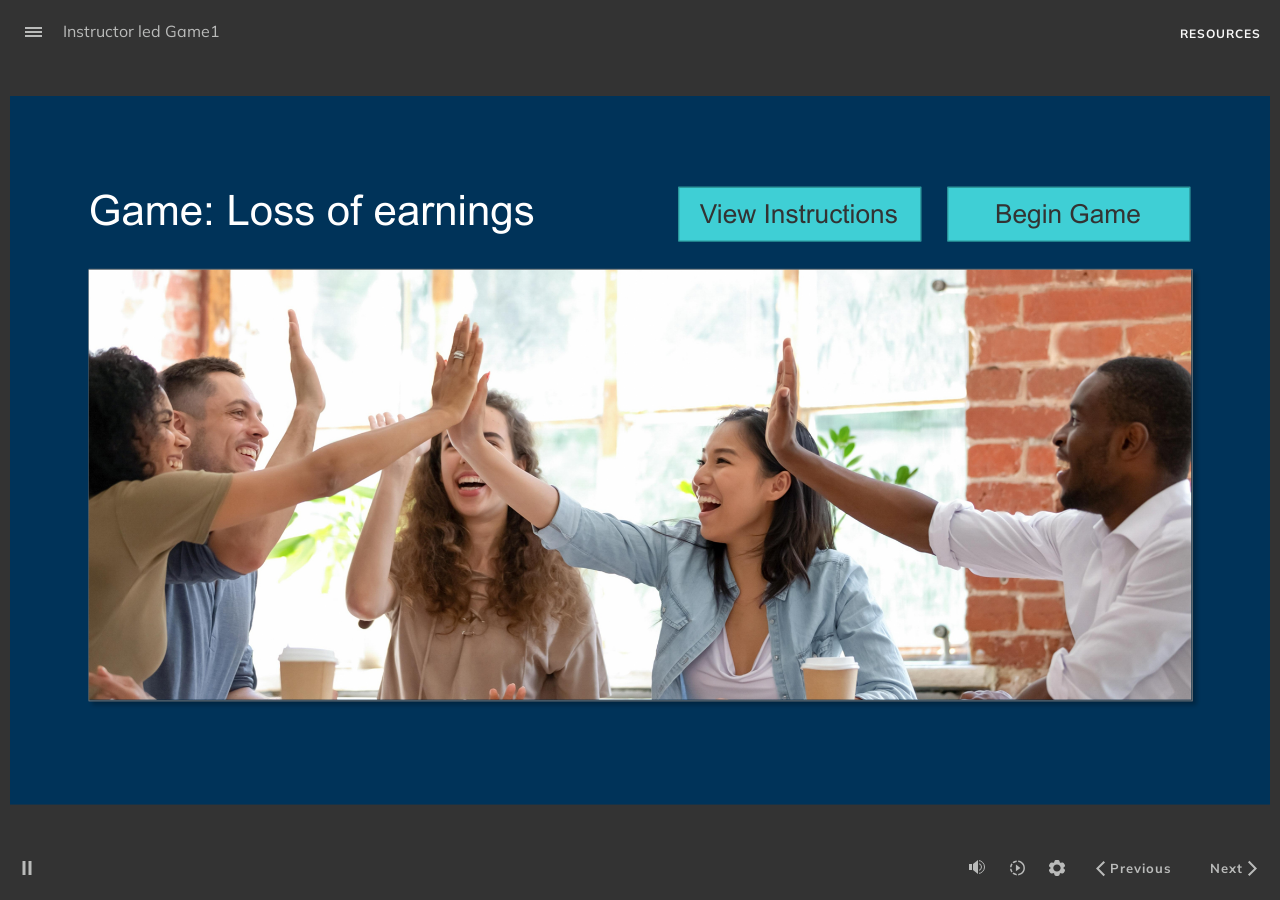
==== commit 9d7dbf67: "update2" ====
--- a/index.html
+++ b/index.html
@@ -4,7 +4,7 @@
   <meta charset="utf-8">
   <!-- Created using Storyline 360 x64 - http://www.articulate.com  -->
   <!-- version: 3.129.38633.0 -->
-  <title>Instructor led Game</title>
+  <title>Instructor led Game1</title>
   <meta http-equiv="x-ua-compatible" content="IE=edge"/>
   <meta name="viewport" content="width=device-width,initial-scale=1,user-scalable=no,shrink-to-fit=no,minimal-ui"/>
   <meta name="apple-mobile-web-app-capable" content="yes"/>
@@ -37,7 +37,7 @@
       aid: 'aid|af03a5b3-ab9d-50dd-b5b3-d4b751dfa0d1',
       cid: '8cb7a4a0-2a08-4791-b924-40fcc634dd9b',
       playerVersion: '3.129.38633.0',
-      publishTimestamp: '2026-11-13T01:24:22.9803634Z',
+      publishTimestamp: '2026-11-13T02:32:14.8048605Z',
       maxIosVideoElements: 10,
       connectionSettings: { message: 'You%20are%20offline.%20Trying%20to%20reconnect...', useDarkTheme: false, mode: 'disabled' },
       hasFeature: function(feature) {
@@ -152,7 +152,7 @@
   </script>
 
   <div class="mobile-load-title-overlay" style="display: none">
-    <div class="mobile-load-title">Instructor led Game</div>
+    <div class="mobile-load-title">Instructor led Game1</div>
   </div>
 
   <div class="mobile-chrome-warning"></div>
--- a/html5/data/css/output.min.css
+++ b/html5/data/css/output.min.css
@@ -1,149 +1,125 @@
 @font-face {
-  font-family: 'MulishBold Charset1Bold4F23716F';
+  font-family: 'MulishBold Charset1Bold2C084768';
   src: url('[data-uri]');
   font-style: normal;
   font-weight: bold;
 }
 @font-face {
-  font-family: 'Mulish Charset1_ 6ObS2MBFE52901';
-  src: url('[data-uri]');
+  font-family: 'Mulish Charset1_ 5e2ntcC54D5575';
+  src: url('[data-uri]');
   font-style: normal;
   font-weight: normal;
 }
 @font-face {
-  font-family: 'Open Sans Charset1_ 6npEBE07BD9';
-  src: url('[data-uri]');
+  font-family: 'ArialBold Charset1_Bold8D493291';
+  src: url('[data-uri]');
+  font-style: normal;
+  font-weight: bold;
+}
+@font-face {
+  font-family: 'Arial Charset1_ 5sJcMtS9F1F02C9';
+  src: url('[data-uri]');
   font-style: normal;
   font-weight: normal;
 }
 @font-face {
-  font-family: 'Arial Charset1_ 5iKBftPDE433428';
-  src: url('[data-uri]');
-  font-style: normal;
-  font-weight: normal;
-}
-@font-face {
-  font-family: 'ArialBold Charset1_Bold97D079AE';
-  src: url('[data-uri]');
-  font-style: normal;
-  font-weight: bold;
-}
-@font-face {
-  font-family: 'Mulish Charset0_v5lJQGGC1A74B2D';
-  src: url('[data-uri]');
-  font-style: normal;
-  font-weight: normal;
-}
-@font-face {
-  font-family: 'Open Sans Charset0_v9TY33EDE6F2';
-  src: url('[data-uri]');
-  font-style: normal;
-  font-weight: normal;
-}
-@font-face {
   font-family: 'Arial Charset0_v8wz5YMo9EE9FF07';
-  src: url('[data-uri]');
-  font-style: normal;
-  font-weight: normal;
-}
-@font-face {
-  font-family: 'Symbol Charset0_v5lJRVOBDCB5E16';
-  src: url('[data-uri]');
+  src: url('[data-uri]');
   font-style: normal;
   font-weight: normal;
 }
 .cs-HTML {
   background: rgba(51, 51, 51, 1);
 }
-.cs-pxabnsnfns11111000111 .cs-infopanel  {
+.cs-pxabnsnfns01011100111 .cs-infopanel  {
   box-shadow: 0 1px 0 rgba(0, 0, 0, 0);
   background: rgba(255, 255, 255, 1);
 }
-.cs-pxabnsnfns11111000111 .cs-infopanel .cs-link {
-  color: rgba(186, 187, 186, 1);
-}
-.cs-pxabnsnfns11111000111 .cs-infopanel .cs-link:hover {
-  color: rgba(255, 255, 255, 1);
-}
-.cs-pxabnsnfns11111000111 .cs-infopanel .cs-name {
+.cs-pxabnsnfns01011100111 .cs-infopanel .cs-link {
+  color: rgba(186, 187, 186, 1);
+}
+.cs-pxabnsnfns01011100111 .cs-infopanel .cs-link:hover {
+  color: rgba(255, 255, 255, 1);
+}
+.cs-pxabnsnfns01011100111 .cs-infopanel .cs-name {
   color: rgba(68, 68, 68, 1);
 }
-.cs-pxabnsnfns11111000111 .cs-infopanel .cs-title {
+.cs-pxabnsnfns01011100111 .cs-infopanel .cs-title {
   color: rgba(153, 153, 153, 1);
 }
-.cs-pxabnsnfns11111000111 .cs-infopanelpopup  {
+.cs-pxabnsnfns01011100111 .cs-infopanelpopup  {
   box-shadow: 0 1px 0 rgba(0, 0, 0, 0);
   background: rgba(0, 0, 0, 0);
 }
-.cs-pxabnsnfns11111000111 .cs-infopanelpopup .cs-link {
+.cs-pxabnsnfns01011100111 .cs-infopanelpopup .cs-link {
   color: rgba(255, 0, 0, 1);
 }
-.cs-pxabnsnfns11111000111 .cs-infopanelpopup .cs-link:hover {
-  color: rgba(255, 255, 255, 1);
-}
-.cs-pxabnsnfns11111000111 .cs-infopanelpopup .cs-name {
-  color: rgba(255, 255, 255, 1);
-}
-.cs-pxabnsnfns11111000111 .cs-infopanelpopup .cs-bio {
-  color: rgba(186, 187, 186, 1);
-}
-.cs-pxabnsnfns11111000111 .cs-timer  {
-  color: rgba(186, 187, 186, 1);
-}
-.cs-pxabnsnfns11111000111 .cs-duration stop:first-child {
+.cs-pxabnsnfns01011100111 .cs-infopanelpopup .cs-link:hover {
+  color: rgba(255, 255, 255, 1);
+}
+.cs-pxabnsnfns01011100111 .cs-infopanelpopup .cs-name {
+  color: rgba(255, 255, 255, 1);
+}
+.cs-pxabnsnfns01011100111 .cs-infopanelpopup .cs-bio {
+  color: rgba(186, 187, 186, 1);
+}
+.cs-pxabnsnfns01011100111 .cs-timer  {
+  color: rgba(186, 187, 186, 1);
+}
+.cs-pxabnsnfns01011100111 .cs-duration stop:first-child {
   stop-color: rgba(60, 60, 60, 1);
 }
-.cs-pxabnsnfns11111000111 .cs-duration stop:last-child {
+.cs-pxabnsnfns01011100111 .cs-duration stop:last-child {
   stop-color: rgba(60, 60, 60, 1);
 }
-.cs-pxabnsnfns11111000111 .cs-elapsed stop:first-child {
+.cs-pxabnsnfns01011100111 .cs-elapsed stop:first-child {
   stop-color: rgba(254, 227, 71, 1);
 }
-.cs-pxabnsnfns11111000111 .cs-elapsed stop:last-child {
+.cs-pxabnsnfns01011100111 .cs-elapsed stop:last-child {
   stop-color: rgba(254, 227, 71, 1);
 }
-.cs-pxabnsnfns11111000111 .cs-timer .cs-pie .cs-innerstroke {
+.cs-pxabnsnfns01011100111 .cs-timer .cs-pie .cs-innerstroke {
   stroke: rgba(199, 199, 199, 1);
 }
-.cs-pxabnsnfns11111000111 .cs-timer .cs-pie .cs-innerborder {
+.cs-pxabnsnfns01011100111 .cs-timer .cs-pie .cs-innerborder {
   stroke: rgba(255, 255, 255, 1);
 }
-.cs-pxabnsnfns11111000111 .cs-window  {
+.cs-pxabnsnfns01011100111 .cs-window  {
   box-shadow: 0 8px 5px rgba(0, 0, 0, 0.2);
   border-color: rgba(49, 99, 0, 0);
   background: rgba(44, 44, 44, 1);
   color: rgba(248, 248, 248, 1);
 }
-.cs-pxabnsnfns11111000111 .cs-window .cs-diva {
+.cs-pxabnsnfns01011100111 .cs-window .cs-diva {
   border-color: rgba(78, 78, 78, 1);
 }
-.cs-pxabnsnfns11111000111 .cs-window .cs-divb {
+.cs-pxabnsnfns01011100111 .cs-window .cs-divb {
   border-color: rgba(78, 78, 78, 0);
 }
-.cs-pxabnsnfns11111000111 .cs-editor .cs-editor-slide {
+.cs-pxabnsnfns01011100111 .cs-editor .cs-editor-slide {
   color: rgba(226, 226, 226, 1);
 }
-.cs-pxabnsnfns11111000111 .cs-editor .cs-editor-html {
-  color: rgba(186, 187, 186, 1);
-}
-.cs-pxabnsnfns11111000111 .cs-editor .cs-editor-button {
+.cs-pxabnsnfns01011100111 .cs-editor .cs-editor-html {
+  color: rgba(186, 187, 186, 1);
+}
+.cs-pxabnsnfns01011100111 .cs-editor .cs-editor-button {
   text-shadow: 0 1px 0 rgba(0, 0, 0, 0);
   color: rgba(255, 255, 255, 1);
   border-color: rgba(211, 211, 211, 1);
   background: rgba(34, 34, 34, 1);
 }
-.cs-pxabnsnfns11111000111 .cs-editor .cs-editor-button:hover {
+.cs-pxabnsnfns01011100111 .cs-editor .cs-editor-button:hover {
   background: rgba(68, 68, 68, 1);
 }
-.cs-pxabnsnfns11111000111 .cs-editor .cs-editor-button:active {
+.cs-pxabnsnfns01011100111 .cs-editor .cs-editor-button:active {
   background: rgba(68, 68, 68, 1);
 }
-.cs-pxabnsnfns11111000111 .cs-listitem  {
+.cs-pxabnsnfns01011100111 .cs-listitem  {
   color: rgba(186, 187, 186, 1);
   border-color: none;
   border: 1px solid transparent;
 }
-.cs-pxabnsnfns11111000111 .cs-listitem:hover {
+.cs-pxabnsnfns01011100111 .cs-listitem:hover {
   background: rgba(255, 255, 255, 0.06);
   border-color: rgba(108, 108, 108, 1) !important;
   border-width: 1px;
@@ -151,7 +127,7 @@
   border-style: solid;
   box-sizing: border-box;
 }
-.cs-pxabnsnfns11111000111 .cs-listitem.hover {
+.cs-pxabnsnfns01011100111 .cs-listitem.hover {
   background: rgba(255, 255, 255, 0.06);
   border-color: rgba(108, 108, 108, 1) !important;
   border-width: 1px;
@@ -159,39 +135,39 @@
   border-style: solid;
   box-sizing: border-box;
 }
-.cs-pxabnsnfns11111000111 .cs-glossary  {
-  color: rgba(186, 187, 186, 1);
-}
-.cs-pxabnsnfns11111000111 .cs-glossary .cs-scrolling-panel {
-  background: rgba(0, 0, 0, 0);
-}
-.cs-pxabnsnfns11111000111 .cs-glossary .cs-term.cs-selected .cs-choice-list-trigger {
+.cs-pxabnsnfns01011100111 .cs-glossary  {
+  color: rgba(186, 187, 186, 1);
+}
+.cs-pxabnsnfns01011100111 .cs-glossary .cs-scrolling-panel {
+  background: rgba(0, 0, 0, 0);
+}
+.cs-pxabnsnfns01011100111 .cs-glossary .cs-term.cs-selected .cs-choice-list-trigger {
   color: rgba(255, 255, 255, 1);
   background: rgba(255, 255, 255, 1);
 }
-.cs-pxabnsnfns11111000111 .cs-glossary .cs-term.cs-selected .cs-choice-list-trigger:focus {
+.cs-pxabnsnfns01011100111 .cs-glossary .cs-term.cs-selected .cs-choice-list-trigger:focus {
   color: rgba(255, 255, 255, 1);
   background: rgba(255, 255, 255, 1);
 }
-.cs-pxabnsnfns11111000111 .cs-glossary .cs-term:hover .cs-choice-list-trigger {
+.cs-pxabnsnfns01011100111 .cs-glossary .cs-term:hover .cs-choice-list-trigger {
   background: rgba(186, 187, 186, 1);
 }
-.cs-pxabnsnfns11111000111 .cs-glossary .cs-term.hover .cs-choice-list-trigger {
+.cs-pxabnsnfns01011100111 .cs-glossary .cs-term.hover .cs-choice-list-trigger {
   background: rgba(186, 187, 186, 1);
 }
-.cs-pxabnsnfns11111000111 .cs-glossary .cs-term .cs-choice-list-trigger:focus {
+.cs-pxabnsnfns01011100111 .cs-glossary .cs-term .cs-choice-list-trigger:focus {
   background: rgba(186, 187, 186, 1);
 }
-.cs-pxabnsnfns11111000111 .cs-glossary .cs-diva {
-  border-color: rgba(0, 0, 0, 0);
-}
-.cs-pxabnsnfns11111000111 .cs-glossary .cs-divb {
-  border-color: rgba(0, 0, 0, 0);
-}
-.cs-pxabnsnfns11111000111 .cs-glossary .cs-divc {
-  border-color: rgba(0, 0, 0, 0);
-}
-.cs-pxabnsnfns11111000111 .cs-glossary .cs-heading {
+.cs-pxabnsnfns01011100111 .cs-glossary .cs-diva {
+  border-color: rgba(0, 0, 0, 0);
+}
+.cs-pxabnsnfns01011100111 .cs-glossary .cs-divb {
+  border-color: rgba(0, 0, 0, 0);
+}
+.cs-pxabnsnfns01011100111 .cs-glossary .cs-divc {
+  border-color: rgba(0, 0, 0, 0);
+}
+.cs-pxabnsnfns01011100111 .cs-glossary .cs-heading {
   color: rgba(248, 248, 248, 1);
   font-weight: 700;
 }
@@ -200,225 +176,225 @@
   line-height: 1.4em;
   font-size: 103.769%;
 }
-.cs-pxabnsnfns11111000111 .cs-resource .cs-separator {
-  border-color: rgba(0, 0, 0, 0);
-}
-.cs-pxabnsnfns11111000111 .cs-outline  {
+.cs-pxabnsnfns01011100111 .cs-resource .cs-separator {
+  border-color: rgba(0, 0, 0, 0);
+}
+.cs-pxabnsnfns01011100111 .cs-outline  {
   color: rgba(45, 45, 45, 1);
 }
-.cs-pxabnsnfns11111000111 .cs-outline .cs-diva {
-  border-color: rgba(0, 0, 0, 0);
-}
-.cs-pxabnsnfns11111000111 .cs-outline .cs-divb {
-  border-color: rgba(0, 0, 0, 0);
-}
-.cs-pxabnsnfns11111000111 .cs-outline .cs-divc {
-  border-color: rgba(0, 0, 0, 0);
-}
-.cs-pxabnsnfns11111000111 .cs-outline .cs-search-filter:hover {
+.cs-pxabnsnfns01011100111 .cs-outline .cs-diva {
+  border-color: rgba(0, 0, 0, 0);
+}
+.cs-pxabnsnfns01011100111 .cs-outline .cs-divb {
+  border-color: rgba(0, 0, 0, 0);
+}
+.cs-pxabnsnfns01011100111 .cs-outline .cs-divc {
+  border-color: rgba(0, 0, 0, 0);
+}
+.cs-pxabnsnfns01011100111 .cs-outline .cs-search-filter:hover {
   color: rgba(0, 0, 0, 0);
 }
-.cs-pxabnsnfns11111000111 .cs-outline .cs-search-filter.hover {
+.cs-pxabnsnfns01011100111 .cs-outline .cs-search-filter.hover {
   color: rgba(0, 0, 0, 0);
 }
-.cs-pxabnsnfns11111000111 .cs-transcript  {
-  color: rgba(255, 255, 255, 1);
-}
-.cs-pxabnsnfns11111000111 .cs-transcript .cs-div {
-  border-color: rgba(0, 0, 0, 0);
-}
-.cs-pxabnsnfns11111000111 .cs-tabs:not(.topmenu-item) {
+.cs-pxabnsnfns01011100111 .cs-transcript  {
+  color: rgba(255, 255, 255, 1);
+}
+.cs-pxabnsnfns01011100111 .cs-transcript .cs-div {
+  border-color: rgba(0, 0, 0, 0);
+}
+.cs-pxabnsnfns01011100111 .cs-tabs:not(.topmenu-item) {
   color: rgba(248, 248, 248, 1);
 }
-.cs-pxabnsnfns11111000111 .cs-tabs .cs-inner-button:not(.topmenu-item) {
+.cs-pxabnsnfns01011100111 .cs-tabs .cs-inner-button:not(.topmenu-item) {
   text-shadow: 0 1px 0 rgba(0, 0, 0, 0);
 }
-.cs-pxabnsnfns11111000111 .cs-tabs:hover:not(.topmenu-item) {
+.cs-pxabnsnfns01011100111 .cs-tabs:hover:not(.topmenu-item) {
   color: rgba(248, 248, 248, 1);
 }
-.cs-pxabnsnfns11111000111 .cs-tabs.cs-selected {
+.cs-pxabnsnfns01011100111 .cs-tabs.cs-selected {
   background: rgba(0, 0, 0, 0);
   color: rgba(248, 248, 248, 1);
 }
-.cs-pxabnsnfns11111000111 .cs-seekcontrol  {
-  background: rgba(0, 0, 0, 0);
-  border-color: rgba(0, 0, 0, 0);
-}
-.cs-pxabnsnfns11111000111 .cs-seekcontrol .cs-button:hover .cs-icon {
+.cs-pxabnsnfns01011100111 .cs-seekcontrol  {
+  background: rgba(0, 0, 0, 0);
+  border-color: rgba(0, 0, 0, 0);
+}
+.cs-pxabnsnfns01011100111 .cs-seekcontrol .cs-button:hover .cs-icon {
   fill: rgba(255, 255, 255, 1);
 }
-.cs-pxabnsnfns11111000111 .cs-seekcontrol .cs-button.hover .cs-icon {
+.cs-pxabnsnfns01011100111 .cs-seekcontrol .cs-button.hover .cs-icon {
   fill: rgba(255, 255, 255, 1);
 }
-.cs-pxabnsnfns11111000111 .cs-seekcontrol .cs-button .cs-icon-shadow {
+.cs-pxabnsnfns01011100111 .cs-seekcontrol .cs-button .cs-icon-shadow {
   fill: rgba(0, 0, 0, 0);
 }
-.cs-pxabnsnfns11111000111 .cs-seekcontrol .cs-button .cs-icon {
+.cs-pxabnsnfns01011100111 .cs-seekcontrol .cs-button .cs-icon {
   fill: rgba(180, 180, 180, 1);
 }
-.cs-pxabnsnfns11111000111 .cs-seekcontrol .cs-seek .cs-fill {
+.cs-pxabnsnfns01011100111 .cs-seekcontrol .cs-seek .cs-fill {
   background: rgba(255, 255, 255, 0.6);
 }
-.cs-pxabnsnfns11111000111 .cs-seekcontrol .cs-seek {
+.cs-pxabnsnfns01011100111 .cs-seekcontrol .cs-seek {
   background: rgba(108, 108, 108, 1);
   border-color: rgba(0, 0, 0, 0);
 }
-.cs-pxabnsnfns11111000111 .cs-searchinput .cs-input {
-  color: rgba(186, 187, 186, 1);
-  border-color: rgba(0, 0, 0, 0);
-  background: rgba(255, 255, 255, 0.06);
-}
-.cs-pxabnsnfns11111000111 .cs-searchinput .cs-input:focus {
+.cs-pxabnsnfns01011100111 .cs-searchinput .cs-input {
+  color: rgba(186, 187, 186, 1);
+  border-color: rgba(0, 0, 0, 0);
+  background: rgba(255, 255, 255, 0.06);
+}
+.cs-pxabnsnfns01011100111 .cs-searchinput .cs-input:focus {
   color: rgba(248, 248, 248, 1);
   background: rgba(41, 41, 41, 1);
 }
-.cs-pxabnsnfns11111000111 .cs-searchinput .cs-input:hover {
+.cs-pxabnsnfns01011100111 .cs-searchinput .cs-input:hover {
   box-shadow: inset 0 0 1px 0 rgba(69, 126, 19, 0);
 }
-.cs-pxabnsnfns11111000111 .cs-searchinput .cs-input.hover {
+.cs-pxabnsnfns01011100111 .cs-searchinput .cs-input.hover {
   box-shadow: inset 0 0 1px 0 rgba(69, 126, 19, 0);
 }
-.cs-pxabnsnfns11111000111 .cs-searchinput .cs-button .cs-icon {
+.cs-pxabnsnfns01011100111 .cs-searchinput .cs-button .cs-icon {
   fill: rgba(186, 187, 186, 1);
 }
-.cs-pxabnsnfns11111000111 .cs-searchinput .cs-button:hover {
+.cs-pxabnsnfns01011100111 .cs-searchinput .cs-button:hover {
   fill: rgba(63, 133, 0, 1);
 }
-.cs-pxabnsnfns11111000111 .cs-searchinput .cs-button.hover {
+.cs-pxabnsnfns01011100111 .cs-searchinput .cs-button.hover {
   fill: rgba(63, 133, 0, 1);
 }
-.cs-pxabnsnfns11111000111 .cs-menu  {
+.cs-pxabnsnfns01011100111 .cs-menu  {
   box-shadow: 0 1px 0 rgba(0, 0, 0, 0);
   background: rgba(44, 44, 44, 1);
 }
-.cs-pxabnsnfns11111000111 .cs-topmenu-item.active .cs-tab {
+.cs-pxabnsnfns01011100111 .cs-topmenu-item.active .cs-tab {
   background: rgba(44, 44, 44, 1);
 }
-.cs-pxabnsnfns11111000111 .cs-logo  {
+.cs-pxabnsnfns01011100111 .cs-logo  {
   box-shadow: 0 1px 0 rgba(37, 75, 0, 1);
   background: rgba(255, 255, 255, 0);
 }
-.cs-pxabnsnfns11111000111 .cs-checkbox  {
-  color: rgba(255, 255, 255, 1);
-}
-.cs-pxabnsnfns11111000111 .cs-checkbox:hover {
+.cs-pxabnsnfns01011100111 .cs-checkbox  {
+  color: rgba(255, 255, 255, 1);
+}
+.cs-pxabnsnfns01011100111 .cs-checkbox:hover {
   border-color: rgba(175, 221, 130, 1);
 }
-.cs-pxabnsnfns11111000111 .cs-checkbox.hover {
+.cs-pxabnsnfns01011100111 .cs-checkbox.hover {
   border-color: rgba(175, 221, 130, 1);
 }
-.cs-pxabnsnfns11111000111 .cs-checkbox .cs-box {
+.cs-pxabnsnfns01011100111 .cs-checkbox .cs-box {
   color: rgba(255, 255, 255, 1);
   border-color: rgba(42, 83, 0, 1);
 }
-.cs-pxabnsnfns11111000111 .cs-checkbox .cs-box:checked::after {
+.cs-pxabnsnfns01011100111 .cs-checkbox .cs-box:checked::after {
   color: rgba(43, 196, 0, 1);
 }
-.cs-pxabnsnfns11111000111 .cs-button  {
+.cs-pxabnsnfns01011100111 .cs-button  {
   text-shadow: 0 1px 0 rgba(0, 0, 0, 0);
   color: rgba(186, 187, 186, 1);
   border-color: rgba(0, 0, 0, 0);
   background: rgba(0, 0, 0, 0);
   box-shadow: 0 1px 0 rgba(0, 0, 0, 0);
 }
-.cs-pxabnsnfns11111000111 .cs-button .cs-icon {
+.cs-pxabnsnfns01011100111 .cs-button .cs-icon {
   fill: rgba(186, 187, 186, 1);
 }
-.cs-pxabnsnfns11111000111 .cs-button .cs-icon-shadow {
+.cs-pxabnsnfns01011100111 .cs-button .cs-icon-shadow {
   fill: rgba(0, 0, 0, 0);
 }
-.cs-pxabnsnfns11111000111 .cs-button:hover {
+.cs-pxabnsnfns01011100111 .cs-button:hover {
   background: rgba(248, 248, 248, 1);
 }
-.cs-pxabnsnfns11111000111 .cs-button.hover {
+.cs-pxabnsnfns01011100111 .cs-button.hover {
   background: rgba(248, 248, 248, 1);
 }
-.cs-pxabnsnfns11111000111 .cs-button:active {
-  background: rgba(0, 0, 0, 0);
-}
-.cs-pxabnsnfns11111000111 .cs-button.cs-disabled:hover {
-  background: rgba(0, 0, 0, 0);
-}
-.cs-pxabnsnfns11111000111 .cs-button.cs-disabled.hover {
-  background: rgba(0, 0, 0, 0);
-}
-.cs-pxabnsnfns11111000111 .cs-button.cs-disabled:active {
-  background: rgba(0, 0, 0, 0);
-}
-.cs-pxabnsnfns11111000111 .cs-button.cs-volume:hover {
-  background: rgba(0, 0, 0, 0);
-}
-.cs-pxabnsnfns11111000111 .cs-button.cs-volume.hover {
-  background: rgba(0, 0, 0, 0);
-}
-.cs-pxabnsnfns11111000111 .cs-button.cs-volume:active {
-  background: rgba(0, 0, 0, 0);
-}
-.cs-pxabnsnfns11111000111.cs-base  {
+.cs-pxabnsnfns01011100111 .cs-button:active {
+  background: rgba(0, 0, 0, 0);
+}
+.cs-pxabnsnfns01011100111 .cs-button.cs-disabled:hover {
+  background: rgba(0, 0, 0, 0);
+}
+.cs-pxabnsnfns01011100111 .cs-button.cs-disabled.hover {
+  background: rgba(0, 0, 0, 0);
+}
+.cs-pxabnsnfns01011100111 .cs-button.cs-disabled:active {
+  background: rgba(0, 0, 0, 0);
+}
+.cs-pxabnsnfns01011100111 .cs-button.cs-volume:hover {
+  background: rgba(0, 0, 0, 0);
+}
+.cs-pxabnsnfns01011100111 .cs-button.cs-volume.hover {
+  background: rgba(0, 0, 0, 0);
+}
+.cs-pxabnsnfns01011100111 .cs-button.cs-volume:active {
+  background: rgba(0, 0, 0, 0);
+}
+.cs-pxabnsnfns01011100111.cs-base  {
   color: rgba(186, 187, 186, 1);
   border-color: rgba(51, 51, 51, 1);
   background: rgba(51, 51, 51, 1);
 }
-.cs-pxabnsnfns11111000111.cs-base .cs-separator .cs-diva {
+.cs-pxabnsnfns01011100111.cs-base .cs-separator .cs-diva {
   background: rgba(80, 80, 80, 1);
 }
-.cs-pxabnsnfns11111000111.cs-base .cs-separator .cs-divb {
-  background: rgba(0, 0, 0, 0);
-}
-.cs-pxabnsnfns11111000111.cs-base .cs-topmenu-item.active .cs-tab {
+.cs-pxabnsnfns01011100111.cs-base .cs-separator .cs-divb {
+  background: rgba(0, 0, 0, 0);
+}
+.cs-pxabnsnfns01011100111.cs-base .cs-topmenu-item.active .cs-tab {
   border-color: rgba(80, 80, 80, 1);
 }
-.cs-pxabnsnfns11111000111.cs-base .cs-topmenu-item.active .cs-panel {
+.cs-pxabnsnfns01011100111.cs-base .cs-topmenu-item.active .cs-panel {
   border-color: rgba(80, 80, 80, 1);
 }
-.cs-pxabnsnfns11111000111.cs-base .cs-left {
+.cs-pxabnsnfns01011100111.cs-base .cs-left {
   background: rgba(44, 44, 44, 1);
 }
-.cs-pxabnsnfns11111000111.cs-base .cs-area-primary .cs-slide-container {
+.cs-pxabnsnfns01011100111.cs-base .cs-area-primary .cs-slide-container {
   background: rgba(51, 51, 51, 1);
 }
-.cs-pxabnsnfns11111000111.cs-base.cs-custom-theme .cs-brandhighlight-bg {
+.cs-pxabnsnfns01011100111.cs-base.cs-custom-theme .cs-brandhighlight-bg {
   background: rgba(0, 155, 219, 1) !important;
 }
-.cs-pxabnsnfns11111000111.cs-base.cs-custom-theme .cs-brandhighlight-secondary-bg {
+.cs-pxabnsnfns01011100111.cs-base.cs-custom-theme .cs-brandhighlight-secondary-bg {
   background: rgba(255, 255, 255, 1) !important;
 }
-.cs-pxabnsnfns11111000111.cs-base.cs-custom-theme .cs-brandhighlight-border {
+.cs-pxabnsnfns01011100111.cs-base.cs-custom-theme .cs-brandhighlight-border {
   border-color: rgba(0, 155, 219, 1) !important;
 }
-.cs-pxabnsnfns11111000111.cs-base.cs-custom-theme .cs-brandhighlight-text {
+.cs-pxabnsnfns01011100111.cs-base.cs-custom-theme .cs-brandhighlight-text {
   color: rgba(0, 155, 219, 1) !important;
 }
-.cs-pxabnsnfns11111000111.cs-base.cs-custom-theme .cs-brandhighlight-fill {
+.cs-pxabnsnfns01011100111.cs-base.cs-custom-theme .cs-brandhighlight-fill {
   fill: rgba(0, 155, 219, 1) !important;
 }
-.cs-pxabnsnfns11111000111.cs-base.cs-custom-theme .cs-listitem.cs-selected {
+.cs-pxabnsnfns01011100111.cs-base.cs-custom-theme .cs-listitem.cs-selected {
   background-color: rgba(255, 255, 255, 0.06) !important;
 }
-.cs-pxabnsnfns11111000111 .cs-volume::-moz-range-thumb {
+.cs-pxabnsnfns01011100111 .cs-volume::-moz-range-thumb {
   border-color: rgba(43, 85, 0, 1);
   box-shadow: inset 0 0 1px 0 rgba(43, 85, 0, 1);
   background: rgba(255, 255, 255, 1);
 }
-.cs-pxabnsnfns11111000111 .cs-volume::-ms-thumb {
+.cs-pxabnsnfns01011100111 .cs-volume::-ms-thumb {
   border-color: rgba(43, 85, 0, 1);
   box-shadow: inset 0 0 1px 0 rgba(43, 85, 0, 1);
   background: rgba(255, 255, 255, 1);
 }
-.cs-pxabnsnfns11111000111 .cs-volume::-webkit-slider-thumb {
+.cs-pxabnsnfns01011100111 .cs-volume::-webkit-slider-thumb {
   border-color: rgba(43, 85, 0, 1);
   box-shadow: inset 0 0 1px 0 rgba(43, 85, 0, 1);
   background: rgba(255, 255, 255, 1);
 }
-.cs-pxabnsnfns11111000111 .cs-volume::-moz-range-track {
+.cs-pxabnsnfns01011100111 .cs-volume::-moz-range-track {
   border-color: rgba(66, 140, 1, 1);
   background: rgba(108, 108, 108, 1);
 }
-.cs-pxabnsnfns11111000111 .cs-volume::-ms-track {
+.cs-pxabnsnfns01011100111 .cs-volume::-ms-track {
   border-color: rgba(66, 140, 1, 1);
   background: rgba(108, 108, 108, 1);
 }
-.cs-pxabnsnfns11111000111 .cs-volume::-webkit-slider-runnable-track {
+.cs-pxabnsnfns01011100111 .cs-volume::-webkit-slider-runnable-track {
   border-color: rgba(66, 140, 1, 1);
   background: rgba(108, 108, 108, 1);
 }
@@ -432,185 +408,185 @@
   border-color: transparent;
   outline: 2px transparent solid;
 }
-.cs-pxabnsnfns11111000111 .cs-listitem:hover {
+.cs-pxabnsnfns01011100111 .cs-listitem:hover {
   color: none;
 }
-.cs-pxabnsnfns11111000111 .cs-listitem.hover {
+.cs-pxabnsnfns01011100111 .cs-listitem.hover {
   color: none;
 }
-.cs-pxabnsnfns11111000111 .cs-listitem.cs-viewed {
+.cs-pxabnsnfns01011100111 .cs-listitem.cs-viewed {
   color: #BABBBA;
 }
-.cs-pxabnsnfns11111000111 .cs-listitem {
+.cs-pxabnsnfns01011100111 .cs-listitem {
   color: #BABBBA;
 }
-.cs-pxabnsnfns11111000111 .cs-listitem:hover .cs-icon-carrot * {
+.cs-pxabnsnfns01011100111 .cs-listitem:hover .cs-icon-carrot * {
   fill: none;
 }
-.cs-pxabnsnfns11111000111 .cs-listitem.hover .cs-icon-carrot * {
+.cs-pxabnsnfns01011100111 .cs-listitem.hover .cs-icon-carrot * {
   fill: none;
 }
-.cs-pxabnsnfns11111000111 .cs-listitem .cs-icon-carrot {
+.cs-pxabnsnfns01011100111 .cs-listitem .cs-icon-carrot {
   color: none;
   top: calc(3px);
 }
-.cs-pxabnsnfns11111000111 .cs-listitem .cs-icon-carrot .cs-shadow {
+.cs-pxabnsnfns01011100111 .cs-listitem .cs-icon-carrot .cs-shadow {
   color: #F8F8F8;
 }
-.cs-pxabnsnfns11111000111 .item-collapsible .is-scene {
+.cs-pxabnsnfns01011100111 .item-collapsible .is-scene {
   color: #F8F8F8 !important;
   font-weight: 700;
 }
-.cs-pxabnsnfns11111000111 .is-scene .cs-icon-carrot * {
+.cs-pxabnsnfns01011100111 .is-scene .cs-icon-carrot * {
   color: #F8F8F8 !important;
   font-weight: 700;
 }
-.cs-pxabnsnfns11111000111 .is-scene:not(.outline-links-collapse) > a {
+.cs-pxabnsnfns01011100111 .is-scene:not(.outline-links-collapse) > a {
   color: #F8F8F8;
 }
-.cs-pxabnsnfns11111000111 .is-scene:not(.outline-links-collapse) .cs-icon-carrot * {
+.cs-pxabnsnfns01011100111 .is-scene:not(.outline-links-collapse) .cs-icon-carrot * {
   fill: none !important;
   color: #F8F8F8 !important;
 }
-.cs-pxabnsnfns11111000111 .tabs, .cs-pxabnsnfns11111000111 .cs-logo {
+.cs-pxabnsnfns01011100111 .tabs, .cs-pxabnsnfns01011100111 .cs-logo {
   border-bottom: 1px solid rgba(108, 108, 108, 1);
 }
-.cs-pxabnsnfns11111000111 .area-secondary-wrapper:after {
+.cs-pxabnsnfns01011100111 .area-secondary-wrapper:after {
   background-image: url('[data-uri]');
   background-size: 100%;
 }
-.cs-pxabnsnfns11111000111 .panel-footer {
+.cs-pxabnsnfns01011100111 .panel-footer {
   background: #2C2C2C;
 }
-.cs-pxabnsnfns11111000111 #outline-search {
+.cs-pxabnsnfns01011100111 #outline-search {
   background: rgba(255, 255, 255, 0.06);
   border-color: rgba(108, 108, 108, 1);
   border-width: 1px;
   border-style: solid;
 }
-.cs-pxabnsnfns11111000111 .topmenu-panel #outline-search {
+.cs-pxabnsnfns01011100111 .topmenu-panel #outline-search {
   background: #545454;
 }
-.cs-pxabnsnfns11111000111 .search-icon circle, .cs-pxabnsnfns11111000111 .search-icon path {
+.cs-pxabnsnfns01011100111 .search-icon circle, .cs-pxabnsnfns01011100111 .search-icon path {
   stroke: #BABBBA;
 }
-.cs-pxabnsnfns11111000111 #outline-search input[type   =search] {
+.cs-pxabnsnfns01011100111 #outline-search input[type   =search] {
   color: #F8F8F8;
 }
-.cs-pxabnsnfns11111000111 #outline-search ::-webkit-input-placeholder {
+.cs-pxabnsnfns01011100111 #outline-search ::-webkit-input-placeholder {
   color: #BABBBA !important;
 }
-.cs-pxabnsnfns11111000111 #outline-search :-ms-input-placeholder {
+.cs-pxabnsnfns01011100111 #outline-search :-ms-input-placeholder {
   color: #BABBBA !important;
 }
-.cs-pxabnsnfns11111000111 #outline-search ::-moz-placeholder {
+.cs-pxabnsnfns01011100111 #outline-search ::-moz-placeholder {
   color: #BABBBA !important;
   opacity: 1;
 }
-.cs-pxabnsnfns11111000111 .cs-topmenu-item.active, body:not(.is-touchable-tablet) .cs-pxabnsnfns11111000111 .cs-topmenu-item:hover {
+.cs-pxabnsnfns01011100111 .cs-topmenu-item.active, body:not(.is-touchable-tablet) .cs-pxabnsnfns01011100111 .cs-topmenu-item:hover {
   color: #F8F8F8;
 }
-.cs-pxabnsnfns11111000111 .cs-topmenu-item.button-tapped {
+.cs-pxabnsnfns01011100111 .cs-topmenu-item.button-tapped {
   color: #F8F8F8;
 }
-.cs-pxabnsnfns11111000111 .cs-topmenu-item.active .cs-tab, .cs-pxabnsnfns11111000111 .cs-topmenu-item .cs-tab {
+.cs-pxabnsnfns01011100111 .cs-topmenu-item.active .cs-tab, .cs-pxabnsnfns01011100111 .cs-topmenu-item .cs-tab {
   background: transparent !important;
   border: none !important;
 }
-.cs-pxabnsnfns11111000111 .top-tabs-drop-icon div {
+.cs-pxabnsnfns01011100111 .top-tabs-drop-icon div {
   background: #BABBBA;
 }
-.cs-pxabnsnfns11111000111 .cs-panel.topmenu-panel .panel-content, .cs-pxabnsnfns11111000111 .top-tabs-drop {
+.cs-pxabnsnfns01011100111 .cs-panel.topmenu-panel .panel-content, .cs-pxabnsnfns01011100111 .top-tabs-drop {
   background: #2C2C2C;
 }
-.cs-pxabnsnfns11111000111 .cs-topmenu-item.active .cs-panel {
+.cs-pxabnsnfns01011100111 .cs-topmenu-item.active .cs-panel {
   background: #2C2C2C;
 }
-.cs-pxabnsnfns11111000111 .cs-menu.topmenu-panel, .cs-pxabnsnfns11111000111 .top-tabs-drop {
+.cs-pxabnsnfns01011100111 .cs-menu.topmenu-panel, .cs-pxabnsnfns01011100111 .top-tabs-drop {
   border: 1px solid rgba(80, 80, 80, 1) !important;
   border-radius: 3px;
 }
-.cs-pxabnsnfns11111000111 .resources .resources-list a:hover {
-  background: rgba(255, 255, 255, 0.06);
-}
-body:not(.is-touchable-tablet) .cs-pxabnsnfns11111000111 .resources .resources-list a:hover {
-  background: rgba(255, 255, 255, 0.06);
-}
-.cs-pxabnsnfns11111000111 .resources .resources-list a.hover {
-  background: rgba(255, 255, 255, 0.06);
-}
-body:not(.is-touchable-tablet) .cs-pxabnsnfns11111000111 .resources .resources-list a.hover {
-  background: rgba(255, 255, 255, 0.06);
-}
-.cs-pxabnsnfns11111000111 .resources .resources-list a.button-tapped {
-  background: rgba(255, 255, 255, 0.06);
-}
-.cs-pxabnsnfns11111000111 .cs-icon path, .cs-pxabnsnfns11111000111 .cs-icon rect, .cs-pxabnsnfns11111000111 .cs-icon polygon, .cs-pxabnsnfns11111000111 .menu-icon-wrapper.menu-icon-wrapper-hover path {
+.cs-pxabnsnfns01011100111 .resources .resources-list a:hover {
+  background: rgba(255, 255, 255, 0.06);
+}
+body:not(.is-touchable-tablet) .cs-pxabnsnfns01011100111 .resources .resources-list a:hover {
+  background: rgba(255, 255, 255, 0.06);
+}
+.cs-pxabnsnfns01011100111 .resources .resources-list a.hover {
+  background: rgba(255, 255, 255, 0.06);
+}
+body:not(.is-touchable-tablet) .cs-pxabnsnfns01011100111 .resources .resources-list a.hover {
+  background: rgba(255, 255, 255, 0.06);
+}
+.cs-pxabnsnfns01011100111 .resources .resources-list a.button-tapped {
+  background: rgba(255, 255, 255, 0.06);
+}
+.cs-pxabnsnfns01011100111 .cs-icon path, .cs-pxabnsnfns01011100111 .cs-icon rect, .cs-pxabnsnfns01011100111 .cs-icon polygon, .cs-pxabnsnfns01011100111 .menu-icon-wrapper.menu-icon-wrapper-hover path {
   fill: #BABBBA;
 }
-.cs-pxabnsnfns11111000111 .cs-icon .icon-stroke-only {
+.cs-pxabnsnfns01011100111 .cs-icon .icon-stroke-only {
   fill: none !important;
   stroke: #BABBBA !important;
 }
-body:not(.is-touchable-tablet) .cs-pxabnsnfns11111000111 .cs-button:hover .cs-icon path, body:not(.is-touchable-tablet) .cs-pxabnsnfns11111000111 .cs-button:hover .cs-icon rect, body:not(.is-touchable-tablet) .cs-pxabnsnfns11111000111 .cs-button:hover .cs-icon polygon {
+body:not(.is-touchable-tablet) .cs-pxabnsnfns01011100111 .cs-button:hover .cs-icon path, body:not(.is-touchable-tablet) .cs-pxabnsnfns01011100111 .cs-button:hover .cs-icon rect, body:not(.is-touchable-tablet) .cs-pxabnsnfns01011100111 .cs-button:hover .cs-icon polygon {
   fill: #F8F8F8;
 }
-body:not(.is-touchable-tablet) .cs-pxabnsnfns11111000111 .cs-tabs:hover .search-icon circle, body:not(.is-touchable-tablet) .cs-pxabnsnfns11111000111 .cs-tabs:hover .search-icon path {
+body:not(.is-touchable-tablet) .cs-pxabnsnfns01011100111 .cs-tabs:hover .search-icon circle, body:not(.is-touchable-tablet) .cs-pxabnsnfns01011100111 .cs-tabs:hover .search-icon path {
   stroke: #F8F8F8;
 }
-.cs-pxabnsnfns11111000111 .cs-button.button-tapped .cs-icon path, .cs-pxabnsnfns11111000111 .cs-button.button-tapped .cs-icon rect, .cs-pxabnsnfns11111000111 .cs-button.button-tapped .cs-icon polygon {
+.cs-pxabnsnfns01011100111 .cs-button.button-tapped .cs-icon path, .cs-pxabnsnfns01011100111 .cs-button.button-tapped .cs-icon rect, .cs-pxabnsnfns01011100111 .cs-button.button-tapped .cs-icon polygon {
   fill: #F8F8F8;
 }
-body:not(.is-touchable-tablet) .cs-pxabnsnfns11111000111 .cs-button:hover .cs-icon .icon-stroke-only {
+body:not(.is-touchable-tablet) .cs-pxabnsnfns01011100111 .cs-button:hover .cs-icon .icon-stroke-only {
   fill: none !important;
   stroke: #F8F8F8 !important;
 }
-.cs-pxabnsnfns11111000111 .cs-button:button-tapped .cs-icon .icon-stroke-only {
+.cs-pxabnsnfns01011100111 .cs-button:button-tapped .cs-icon .icon-stroke-only {
   fill: none !important;
   stroke: #F8F8F8 !important;
 }
-.cs-pxabnsnfns11111000111 .menu-icon-wrapper.menu-icon-wrapper-hover svg path {
+.cs-pxabnsnfns01011100111 .menu-icon-wrapper.menu-icon-wrapper-hover svg path {
   fill: #F8F8F8;
 }
-.floating-sidebar:not(.sidebar-closed) .cs-pxabnsnfns11111000111 #hamburger .menu-icon-wrapper svg path {
+.floating-sidebar:not(.sidebar-closed) .cs-pxabnsnfns01011100111 #hamburger .menu-icon-wrapper svg path {
   fill: #BABBBA;
 }
-.floating-sidebar:not(.sidebar-closed) .cs-pxabnsnfns11111000111 #hamburger .menu-icon-wrapper.menu-icon-wrapper-hover svg path {
+.floating-sidebar:not(.sidebar-closed) .cs-pxabnsnfns01011100111 #hamburger .menu-icon-wrapper.menu-icon-wrapper-hover svg path {
   fill: #F8F8F8;
 }
-.cs-pxabnsnfns11111000111 .volume .btn:before {
+.cs-pxabnsnfns01011100111 .volume .btn:before {
   background-image: url('[data-uri]');
 }
-.cs-pxabnsnfns11111000111 .volume-track {
+.cs-pxabnsnfns01011100111 .volume-track {
   background: #6C6C6C;
 }
-.cs-pxabnsnfns11111000111 .volume-icon circle {
+.cs-pxabnsnfns01011100111 .volume-icon circle {
   stroke: #BABBBA;
 }
-.cs-pxabnsnfns11111000111 .cs-settings > .settings-panel {
+.cs-pxabnsnfns01011100111 .cs-settings > .settings-panel {
   background: #2C2C2C;
   border: 1px solid rgba(80, 80, 80, 1) !important;
   border-radius: 3px;
 }
-.cs-pxabnsnfns11111000111 .cs-settings > .panel-down-arrow {
+.cs-pxabnsnfns01011100111 .cs-settings > .panel-down-arrow {
   fill: #2C2C2C;
 }
-.cs-pxabnsnfns11111000111 .switch-toggle .border {
+.cs-pxabnsnfns01011100111 .switch-toggle .border {
   stroke: #7C7C7C;
 }
-.cs-pxabnsnfns11111000111 .switch-toggle .thumb-off .thumb {
+.cs-pxabnsnfns01011100111 .switch-toggle .thumb-off .thumb {
   fill: #A2A2A2;
 }
-.cs-pxabnsnfns11111000111 .switch-toggle .thumb-on .track {
+.cs-pxabnsnfns01011100111 .switch-toggle .thumb-on .track {
   fill: rgba(0, 155, 219, 1);
 }
-.cs-pxabnsnfns11111000111 .switch-toggle .thumb-off .track {
+.cs-pxabnsnfns01011100111 .switch-toggle .thumb-off .track {
   fill: rgba(255, 255, 255, 0.1);
 }
-.cs-pxabnsnfns11111000111 .switch-label {
+.cs-pxabnsnfns01011100111 .switch-label {
   color: #BABBBA;
 }
-.cs-pxabnsnfns11111000111 .cs-panel .scrollarea-btn:after {
+.cs-pxabnsnfns01011100111 .cs-panel .scrollarea-btn:after {
   background: rgba(179, 180, 179, 0.75);
 }
 .scrollarea-scrollbar:hover .scrollarea-btn:after, .scrollarea-scrollbar.highlight-scrollbar .scrollarea-btn:after {
@@ -619,63 +595,63 @@
 .floating-sidebar .sidebar-overlay {
   background: rgba(0, 0, 0, 0.85);
 }
-.cs-pxabnsnfns11111000111 .overlay-message {
+.cs-pxabnsnfns01011100111 .overlay-message {
   background: rgba(0, 0, 0, 0.85);
 }
-.cs-pxabnsnfns11111000111 .top-ui-bg, .cs-pxabnsnfns11111000111 .bottom-ui-bg, .cs-pxabnsnfns11111000111 .right-ui-bg, .cs-pxabnsnfns11111000111 .left-ui-bg {
+.cs-pxabnsnfns01011100111 .top-ui-bg, .cs-pxabnsnfns01011100111 .bottom-ui-bg, .cs-pxabnsnfns01011100111 .right-ui-bg, .cs-pxabnsnfns01011100111 .left-ui-bg {
   background: rgba(51, 51, 51, 0.8);
 }
-.cs-pxabnsnfns11111000111 .circle-progress-bg {
+.cs-pxabnsnfns01011100111 .circle-progress-bg {
   fill: #333333;
 }
-.cs-pxabnsnfns11111000111 .circle-progress-well {
+.cs-pxabnsnfns01011100111 .circle-progress-well {
   fill: #6C6C6C;
 }
-.cs-pxabnsnfns11111000111 .circle-progress-pie {
+.cs-pxabnsnfns01011100111 .circle-progress-pie {
   stroke: #6C6C6C;
 }
-.cs-pxabnsnfns11111000111 .lightbox .option-pane {
+.cs-pxabnsnfns01011100111 .lightbox .option-pane {
   background: rgba(51, 51, 51, 0.8);
 }
-.cs-pxabnsnfns11111000111 .lightbox .option-pane:before {
+.cs-pxabnsnfns01011100111 .lightbox .option-pane:before {
   background: #333333;
 }
-.cs-pxabnsnfns11111000111 .message-window {
+.cs-pxabnsnfns01011100111 .message-window {
   background: #2C2C2C;
   border: 1px solid rgba(255, 255, 255, 1) !important;
   border-radius: 3px;
 }
-.cs-pxabnsnfns11111000111 .message-window-header p, .cs-pxabnsnfns11111000111 .message-window-text {
+.cs-pxabnsnfns01011100111 .message-window-header p, .cs-pxabnsnfns01011100111 .message-window-text {
   color: #F8F8F8;
 }
-.cs-pxabnsnfns11111000111 .message-window-header p {
+.cs-pxabnsnfns01011100111 .message-window-header p {
   border-bottom: 1px solid rgba(255, 255, 255, 1);
 }
-.cs-pxabnsnfns11111000111 .message-window button.slide-object-button {
+.cs-pxabns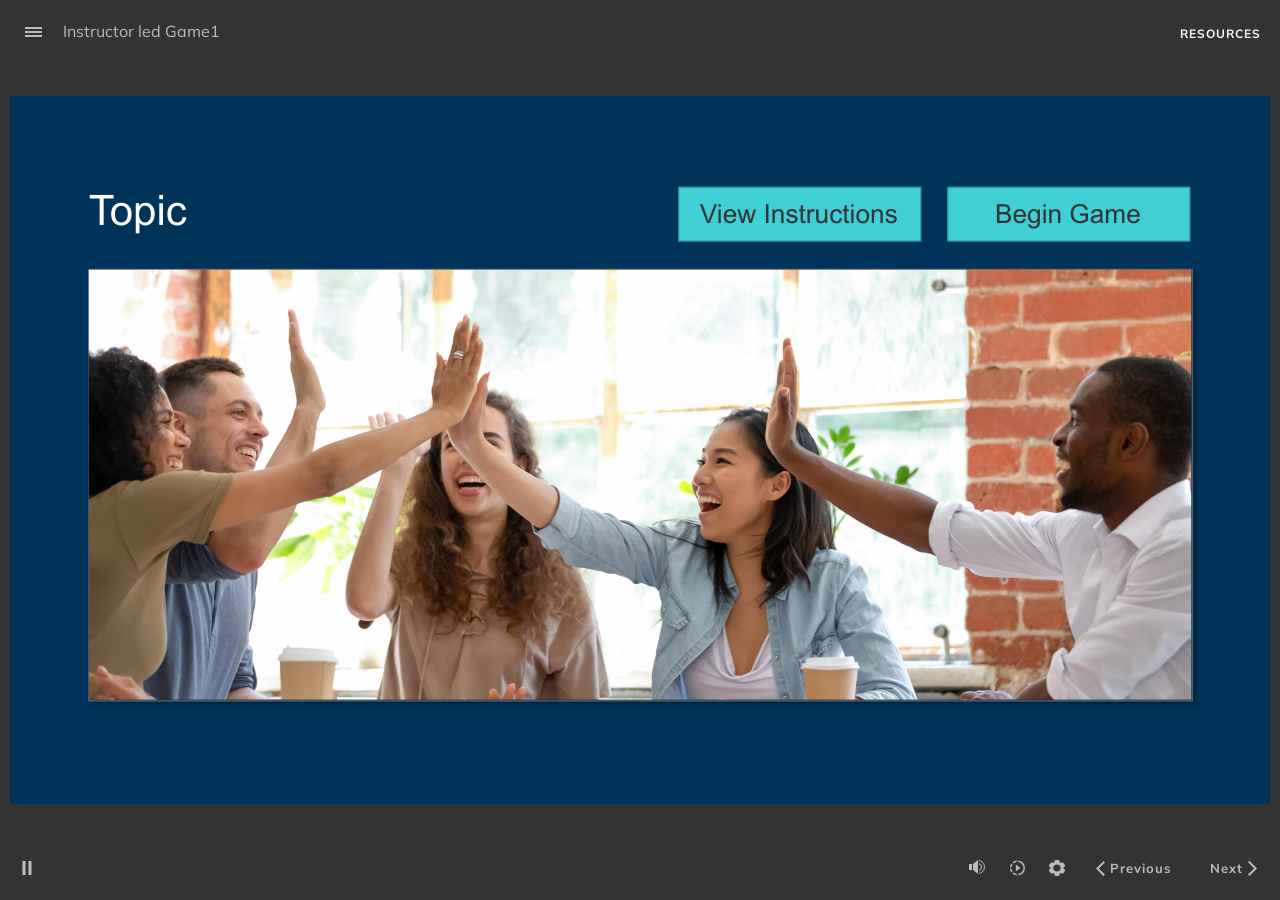
==== commit 122555a3: "update" ====
--- a/index.html
+++ b/index.html
@@ -37,7 +37,7 @@
       aid: 'aid|af03a5b3-ab9d-50dd-b5b3-d4b751dfa0d1',
       cid: '8cb7a4a0-2a08-4791-b924-40fcc634dd9b',
       playerVersion: '3.129.38633.0',
-      publishTimestamp: '2026-11-13T02:32:14.8048605Z',
+      publishTimestamp: '2026-11-13T14:03:21.6574183Z',
       maxIosVideoElements: 10,
       connectionSettings: { message: 'You%20are%20offline.%20Trying%20to%20reconnect...', useDarkTheme: false, mode: 'disabled' },
       hasFeature: function(feature) {
--- a/html5/data/css/output.min.css
+++ b/html5/data/css/output.min.css
@@ -1,30 +1,30 @@
 @font-face {
-  font-family: 'MulishBold Charset1Bold2C084768';
+  font-family: 'MulishBold Charset1BoldC91FFC05';
   src: url('[data-uri]');
   font-style: normal;
   font-weight: bold;
 }
 @font-face {
-  font-family: 'Mulish Charset1_ 5e2ntcC54D5575';
+  font-family: 'Mulish Charset1_ 606XWU6BDF8B20';
   src: url('[data-uri]');
   font-style: normal;
   font-weight: normal;
 }
 @font-face {
-  font-family: 'ArialBold Charset1_Bold8D493291';
+  font-family: 'ArialBold Charset1_BoldD753D8FE';
   src: url('[data-uri]');
   font-style: normal;
   font-weight: bold;
 }
 @font-face {
-  font-family: 'Arial Charset1_ 5sJcMtS9F1F02C9';
-  src: url('[data-uri]');
+  font-family: 'Arial Charset1_ 6kX63wZ863384D6';
+  src: url('[data-uri]');
   font-style: normal;
   font-weight: normal;
 }
 @font-face {
   font-family: 'Arial Charset0_v8wz5YMo9EE9FF07';
-  src: url('[data-uri]');
+  src: url('[data-uri]');
   font-style: normal;
   font-weight: normal;
 }
